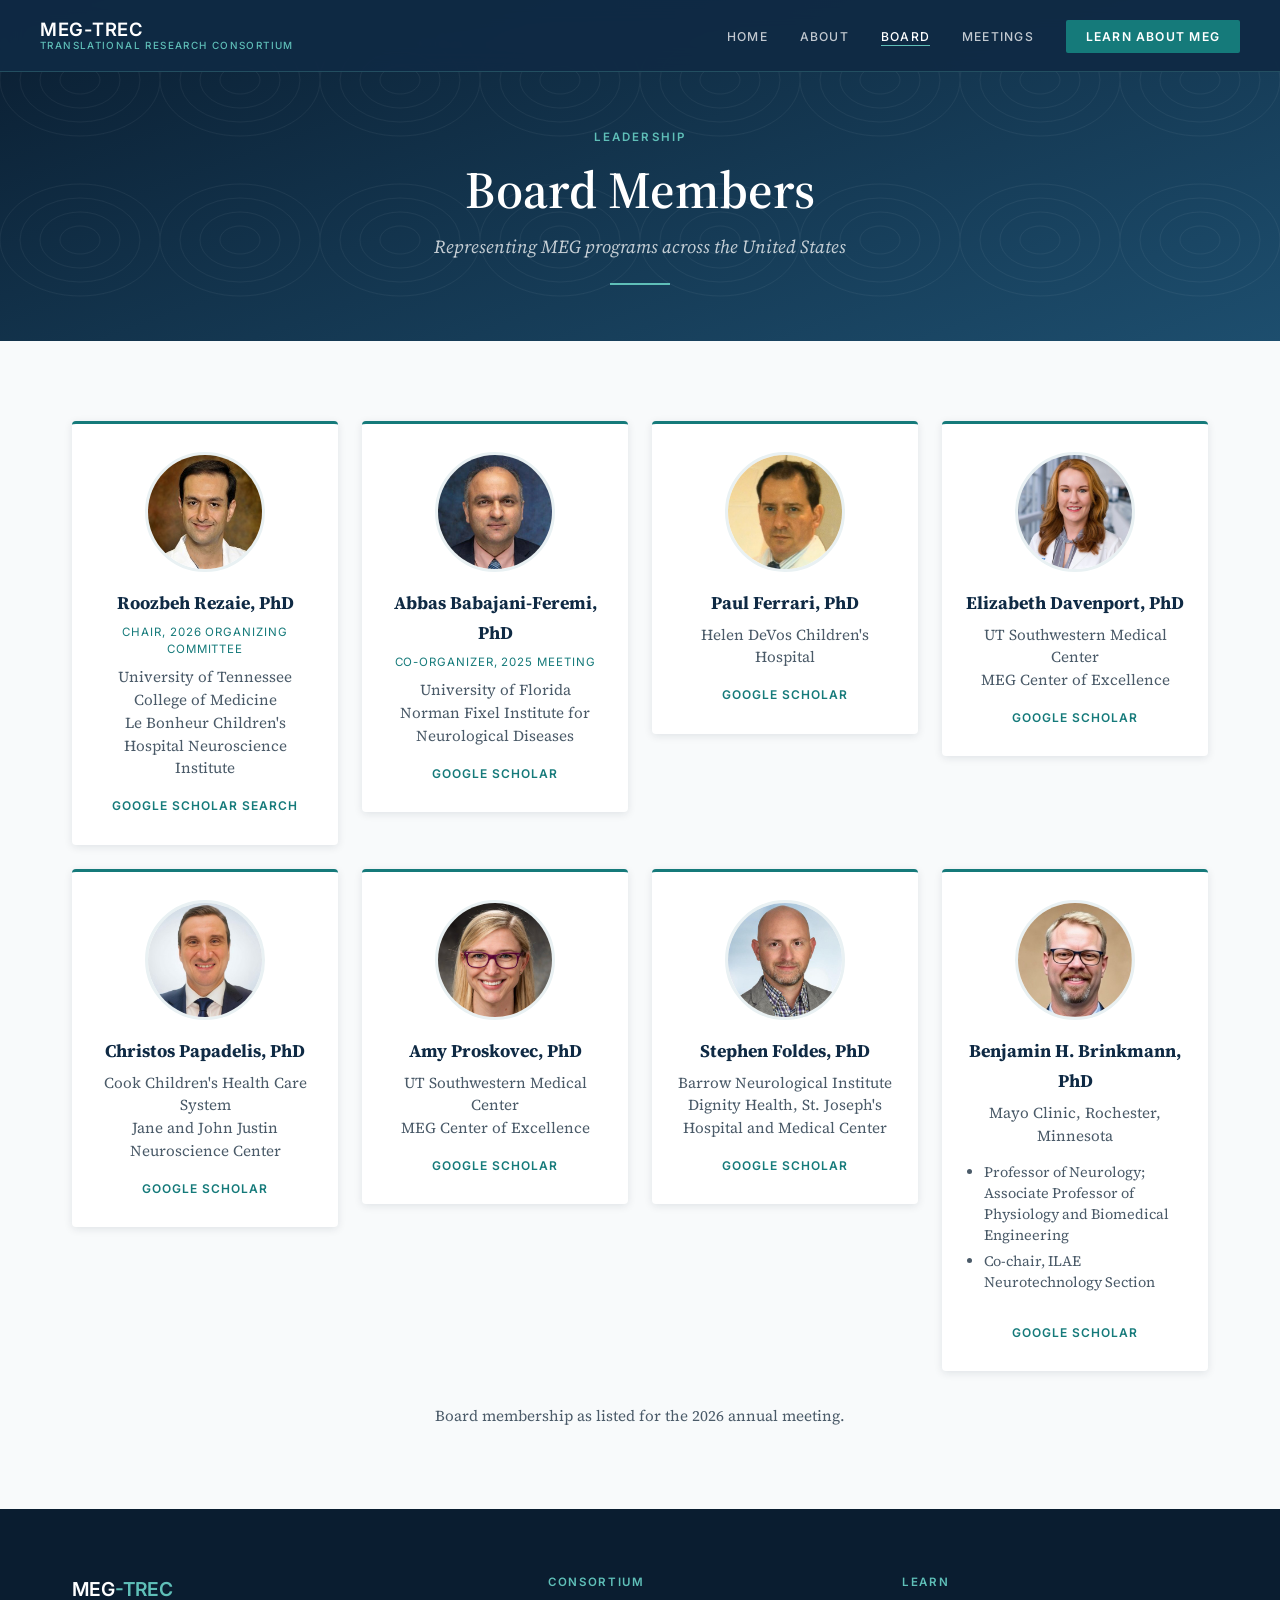
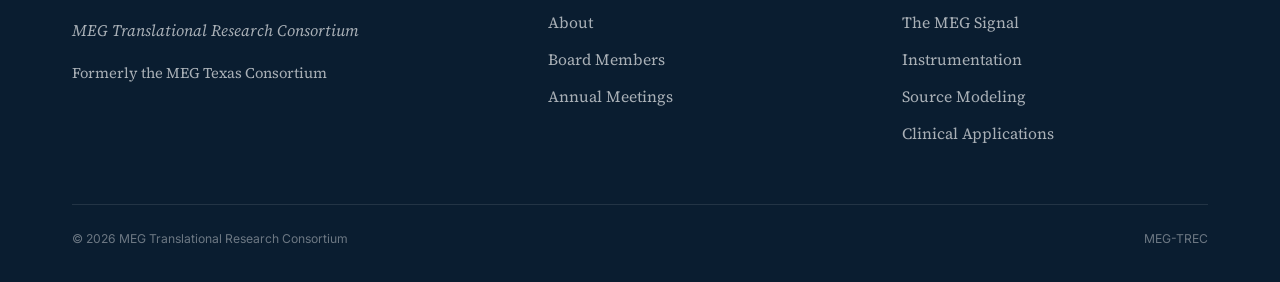
==== board.html @ 497e9b00 "Link Proskovec Google Scholar profile Co-Authored-By: Claude Opus 5.5 <noreply@anthropic.com> Claude" ====
<!DOCTYPE html>
<html lang="en">
<head>
  <meta charset="UTF-8" />
  <meta name="viewport" content="width=device-width, initial-scale=1.0" />
  <meta name="description" content="Board members of the MEG Translational Research Consortium." />
  <title>Board Members | MEG-TREC</title>
  <!-- Favicon: a small dipole contour mark drawn inline so no image file is needed -->
  <link rel="icon" href="data:image/svg+xml,%3Csvg xmlns='http://www.w3.org/2000/svg' viewBox='0 0 32 32'%3E%3Crect width='32' height='32' rx='6' fill='%230f2a44'/%3E%3Cg fill='none' stroke='%235fbfb8' stroke-width='2'%3E%3Cellipse cx='11' cy='16' rx='4' ry='6'/%3E%3Cellipse cx='21' cy='16' rx='4' ry='6'/%3E%3C/g%3E%3C/svg%3E" />
    <link rel="stylesheet" href="style.css" />
</head>
<body>

<!-- ─── NAVIGATION (same block on every page; update the "active" class) ──── -->
<nav class="site-nav" id="nav">
  <a href="index.html" class="nav-brand">MEG-TREC<span>Translational Research Consortium</span></a>
  <button class="nav-toggle" id="navToggle" aria-label="Menu" aria-expanded="false" aria-controls="navLinks">
    <span></span><span></span><span></span>
  </button>
  <ul class="nav-links" id="navLinks">
    <li><a href="index.html">Home</a></li>
    <li><a href="about.html">About</a></li>
    <li><a href="board.html" class="active" aria-current="page">Board</a></li>
    <li><a href="meetings.html">Meetings</a></li>
    <li><a href="meg.html" class="nav-cta">Learn About MEG</a></li>
  </ul>
</nav>

<!-- ─── PAGE HEADER ────────────────────────────────────────────────────────── -->
<header class="page-header">
  <span class="eyebrow">Leadership</span>
  <h1>Board Members</h1>
  <p>Representing MEG programs across the United States</p>
  <span class="header-rule"></span>
</header>

<!-- ─── BOARD GRID ─────────────────────────────────────────────────────────
     To add or update a member, copy one <article class="member"> block.
     Photos: save a square headshot (at least 300 x 300 px) as
     images/board/<lastname>.jpg using the file name in the img tag. If the
     file is missing, the img removes itself and the initials are shown.
     ─────────────────────────────────────────────────────────────────────── -->
<section class="section">
  <div class="container">
    <div class="board-grid">

      <article class="member fade-in">
        <img class="member-photo" src="images/board/rezaie.jpg" alt="Roozbeh Rezaie" loading="lazy" onerror="this.remove()" />
        <div class="member-initials" aria-hidden="true">RR</div>
        <h3>Roozbeh Rezaie, PhD</h3>
        <p class="member-role">Chair, 2026 Organizing Committee</p>
        <p>University of Tennessee College of Medicine<br>Le Bonheur Children's Hospital Neuroscience Institute</p>
        <a class="member-link" href="https://scholar.google.com/scholar?q=%22Roozbeh+Rezaie%22" target="_blank" rel="noopener">Google Scholar search</a>
      </article>
      <article class="member fade-in">
        <img class="member-photo" src="images/board/babajani-feremi.jpg" alt="Abbas Babajani-Feremi" loading="lazy" onerror="this.remove()" />
        <div class="member-initials" aria-hidden="true">AB</div>
        <h3>Abbas Babajani-Feremi, PhD</h3>
        <p class="member-role">Co-organizer, 2025 Meeting</p>
        <p>University of Florida<br>Norman Fixel Institute for Neurological Diseases</p>
        <a class="member-link" href="https://scholar.google.com/citations?user=H2uVVb0AAAAJ" target="_blank" rel="noopener">Google Scholar</a>
      </article>
      <article class="member fade-in">
        <img class="member-photo" src="images/board/ferrari.jpg" alt="Paul Ferrari" loading="lazy" onerror="this.remove()" />
        <div class="member-initials" aria-hidden="true">PF</div>
        <h3>Paul Ferrari, PhD</h3>
        <p>Helen DeVos Children's Hospital</p>
        <a class="member-link" href="https://scholar.google.com/citations?user=sflIkXQAAAAJ" target="_blank" rel="noopener">Google Scholar</a>
      </article>
      <article class="member fade-in">
        <img class="member-photo" src="images/board/davenport.jpg" alt="Elizabeth Davenport" loading="lazy" onerror="this.remove()" />
        <div class="member-initials" aria-hidden="true">ED</div>
        <h3>Elizabeth Davenport, PhD</h3>
        <p>UT Southwestern Medical Center<br>MEG Center of Excellence</p>
        <a class="member-link" href="https://scholar.google.com/citations?user=z9LLJX0AAAAJ" target="_blank" rel="noopener">Google Scholar</a>
      </article>
      <article class="member fade-in">
        <img class="member-photo" src="images/board/papadelis.jpg" alt="Christos Papadelis" loading="lazy" onerror="this.remove()" />
        <div class="member-initials" aria-hidden="true">CP</div>
        <h3>Christos Papadelis, PhD</h3>
        <p>Cook Children's Health Care System<br>Jane and John Justin Neuroscience Center</p>
        <a class="member-link" href="https://scholar.google.com/citations?user=ZVgaTBgAAAAJ" target="_blank" rel="noopener">Google Scholar</a>
      </article>
      <article class="member fade-in">
        <img class="member-photo" src="images/board/proskovec.jpg" alt="Amy Proskovec" loading="lazy" onerror="this.remove()" />
        <div class="member-initials" aria-hidden="true">AP</div>
        <h3>Amy Proskovec, PhD</h3>
        <p>UT Southwestern Medical Center<br>MEG Center of Excellence</p>
        <a class="member-link" href="https://scholar.google.com/citations?hl=en&amp;user=zTi-wZIAAAAJ" target="_blank" rel="noopener">Google Scholar</a>
      </article>
      <article class="member fade-in">
        <img class="member-photo" src="images/board/foldes.jpg" alt="Stephen Foldes" loading="lazy" onerror="this.remove()" />
        <div class="member-initials" aria-hidden="true">SF</div>
        <h3>Stephen Foldes, PhD</h3>
        <p>Barrow Neurological Institute<br>Dignity Health, St. Joseph's Hospital and Medical Center</p>
        <a class="member-link" href="https://scholar.google.com/citations?user=95n1gJcAAAAJ" target="_blank" rel="noopener">Google Scholar</a>
      </article>
      <article class="member fade-in">
        <img class="member-photo" src="images/board/brinkmann.jpg" alt="Benjamin H. Brinkmann" loading="lazy" onerror="this.remove()" />
        <div class="member-initials" aria-hidden="true">BB</div>
        <h3>Benjamin H. Brinkmann, PhD</h3>
        <p>Mayo Clinic, Rochester, Minnesota</p>
        <ul class="member-details">
          <li>Professor of Neurology; Associate Professor of Physiology and Biomedical Engineering</li>
          <li>Co-chair, ILAE Neurotechnology Section</li>
        </ul>
        <a class="member-link" href="https://scholar.google.com/citations?user=ax95gtwAAAAJ" target="_blank" rel="noopener">Google Scholar</a>
      </article>

    </div>
    <p class="text-center mt-4" style="font-size:.95rem;color:var(--slate)">Board membership as listed for the 2026 annual meeting.</p>
  </div>
</section>

<!-- ─── FOOTER (same block on every page) ──────────────────────────────────── -->
<footer class="site-footer">
  <div class="container">
    <div class="footer-grid">
      <div>
        <div class="footer-brand">MEG<span>-TREC</span></div>
        <p class="footer-tagline">MEG Translational Research Consortium</p>
        <p style="margin-top:1rem;font-size:.92rem">Formerly the MEG Texas Consortium</p>
      </div>
      <div class="footer-col">
        <h4>Consortium</h4>
        <ul>
          <li><a href="about.html">About</a></li>
          <li><a href="board.html">Board Members</a></li>
          <li><a href="meetings.html">Annual Meetings</a></li>
        </ul>
      </div>
      <div class="footer-col">
        <h4>Learn</h4>
        <ul>
          <li><a href="meg.html#signal">The MEG Signal</a></li>
          <li><a href="meg.html#instrumentation">Instrumentation</a></li>
          <li><a href="meg.html#source">Source Modeling</a></li>
          <li><a href="meg.html#clinical">Clinical Applications</a></li>
        </ul>
      </div>
    </div>
    <div class="footer-bottom">
      <span>&copy; 2026 MEG Translational Research Consortium</span>
      <span>MEG-TREC</span>
    </div>
  </div>
</footer>

<script src="site.js"></script>
</body>
</html>
---- style.css ----
/* ─── MEG-TREC — SHARED STYLESHEET ──────────────────────────────────────────────
   Structure adapted from the Northwoods Cabin site (same section order and
   class names where possible), recolored to a navy/teal scientific palette.
   Page-specific layouts that more than one page uses (hero, cards, split,
   sidebar layout) live here so every page stays consistent.
   To restyle the whole site, edit the tokens in :root first.
   ─────────────────────────────────────────────────────────────────────────── */

@import url('https://fonts.googleapis.com/css2?family=Source+Serif+4:ital,opsz,wght@0,8..60,400;0,8..60,600;0,8..60,700;1,8..60,400&family=Inter:wght@400;500;600&display=swap');

/* ─── TOKENS ─────────────────────────────────────────────────────────────────── */
:root {
  /* Dark tones (navigation, headers, dark bands) */
  --navy-deep:   #0a1d30;
  --navy:        #0f2a44;
  --ocean:       #1d4e6e;

  /* Accent tones. --teal is dark enough for text on light backgrounds;
     --teal-light is for accents on dark backgrounds only. */
  --teal:        #157a7a;
  --teal-light:  #5fbfb8;

  /* Light tones (page backgrounds, alternating sections) */
  --mist:        #e9f1f3;
  --ivory:       #f8fafb;
  --white:       #ffffff;

  /* Text */
  --ink:         #1c2733;
  --slate:       #4a5a68;
  --muted:       #7a8a96;
  --rule:        #d6e2e6;

  --ff-display:  'Source Serif 4', Georgia, serif;
  --ff-body:     'Source Serif 4', Georgia, serif;
  --ff-sans:     'Inter', system-ui, sans-serif;

  --nav-h:       72px;
  --max-w:       1200px;
  --r:           4px;

  --shadow-sm:   0 2px 8px rgba(10,29,48,.10);
  --shadow-md:   0 6px 24px rgba(10,29,48,.16);
  --shadow-lg:   0 16px 48px rgba(10,29,48,.22);
}

/* ─── RESET ──────────────────────────────────────────────────────────────────── */
*, *::before, *::after { box-sizing: border-box; margin: 0; padding: 0; }
html { scroll-behavior: smooth; -webkit-text-size-adjust: 100%; }
body {
  font-family: var(--ff-body);
  background: var(--ivory);
  color: var(--ink);
  font-size: 1.0625rem;
  line-height: 1.7;
  overflow-x: hidden;
}
img, svg { display: block; max-width: 100%; }
a { color: inherit; text-decoration: none; }
ul { list-style: none; }

/* Links inside running text are underlined so they are recognizable */
.prose a:not(.btn), p a:not(.btn) {
  color: var(--teal);
  text-decoration: underline;
  text-underline-offset: 3px;
}
.prose p + p { margin-top: 1rem; }
.prose ul.bullets { list-style: disc; padding-left: 1.4rem; margin: 1rem 0; }
.prose ul.bullets li { margin-bottom: .4rem; }

/* ─── NAVIGATION ─────────────────────────────────────────────────────────────── */
.site-nav {
  position: fixed;
  top: 0; left: 0; right: 0;
  z-index: 100;
  height: var(--nav-h);
  display: flex;
  align-items: center;
  justify-content: space-between;
  padding: 0 2.5rem;
  background: rgba(15, 42, 68, 0.94);
  backdrop-filter: blur(12px);
  -webkit-backdrop-filter: blur(12px);
  border-bottom: 1px solid rgba(95, 191, 184, 0.25);
  transition: background .3s;
}
.site-nav.scrolled { background: rgba(10, 29, 48, 0.98); }
.nav-brand {
  font-family: var(--ff-sans);
  font-size: 1.15rem;
  font-weight: 600;
  color: var(--white);
  letter-spacing: .04em;
  line-height: 1.15;
}
.nav-brand span {
  display: block;
  color: var(--teal-light);
  font-size: .62rem;
  font-weight: 500;
  letter-spacing: .14em;
  text-transform: uppercase;
}
.nav-links {
  display: flex;
  gap: 2rem;
  align-items: center;
}
.nav-links a {
  font-family: var(--ff-sans);
  font-size: .76rem;
  font-weight: 500;
  letter-spacing: .1em;
  text-transform: uppercase;
  color: rgba(255,255,255,.75);
  transition: color .2s;
  position: relative;
  padding-bottom: 2px;
}
.nav-links a::after {
  content: '';
  position: absolute;
  bottom: 0; left: 0;
  width: 0; height: 1px;
  background: var(--teal-light);
  transition: width .25s;
}
.nav-links a:hover,
.nav-links a.active { color: var(--white); }
.nav-links a:hover::after,
.nav-links a.active::after { width: 100%; }
.nav-cta {
  background: var(--teal) !important;
  color: var(--white) !important;
  padding: .55rem 1.25rem !important;
  border-radius: 2px !important;
  font-weight: 600 !important;
  transition: background .2s, transform .15s !important;
}
.nav-cta:hover { background: #1a9090 !important; transform: translateY(-1px); }
.nav-cta::after { display: none !important; }

/* Hamburger button (mobile only) */
.nav-toggle { display: none; background: none; border: none; cursor: pointer; padding: 4px; }
.nav-toggle span {
  display: block; width: 24px; height: 2px;
  background: var(--white); margin: 5px 0;
  transition: transform .3s, opacity .3s;
}
.nav-toggle.open span:nth-child(1) { transform: translateY(7px) rotate(45deg); }
.nav-toggle.open span:nth-child(2) { opacity: 0; }
.nav-toggle.open span:nth-child(3) { transform: translateY(-7px) rotate(-45deg); }

/* ─── PAGE HEADER (inner pages) ─────────────────────────────────────────────── */
.page-header {
  padding: calc(var(--nav-h) + 3.5rem) 2rem 3.5rem;
  background: linear-gradient(160deg, var(--navy-deep) 0%, var(--ocean) 100%);
  text-align: center;
  position: relative;
  overflow: hidden;
}
/* Faint contour pattern, suggestive of a magnetic field map */
.page-header::before {
  content: '';
  position: absolute;
  inset: 0;
  background: url("data:image/svg+xml,%3Csvg width='160' height='160' viewBox='0 0 160 160' xmlns='http://www.w3.org/2000/svg'%3E%3Cg fill='none' stroke='%23ffffff' stroke-opacity='0.05'%3E%3Cellipse cx='80' cy='80' rx='20' ry='14'/%3E%3Cellipse cx='80' cy='80' rx='40' ry='28'/%3E%3Cellipse cx='80' cy='80' rx='60' ry='42'/%3E%3Cellipse cx='80' cy='80' rx='80' ry='56'/%3E%3C/g%3E%3C/svg%3E");
}
.page-header .eyebrow { color: var(--teal-light); position: relative; }
.page-header h1 {
  font-family: var(--ff-display);
  font-size: clamp(2rem, 5vw, 3.25rem);
  font-weight: 600;
  color: var(--white);
  position: relative;
  line-height: 1.15;
}
.page-header p {
  font-style: italic;
  font-size: 1.15rem;
  color: rgba(255,255,255,.75);
  margin-top: .75rem;
  position: relative;
}
.header-rule {
  display: block;
  width: 60px; height: 2px;
  background: var(--teal-light);
  margin: 1.25rem auto 0;
  position: relative;
}

/* ─── CONTAINERS ─────────────────────────────────────────────────────────────── */
.container { max-width: var(--max-w); margin: 0 auto; padding: 0 2rem; }
.container-narrow { max-width: 820px; margin: 0 auto; padding: 0 2rem; }
.section { padding: 5rem 0; }
.section-alt { background: var(--mist); }

/* ─── SECTION LABELS ─────────────────────────────────────────────────────────── */
.eyebrow {
  font-family: var(--ff-sans);
  font-size: .72rem;
  font-weight: 600;
  letter-spacing: .18em;
  text-transform: uppercase;
  color: var(--teal);
  display: block;
  margin-bottom: .75rem;
}
.section-title {
  font-family: var(--ff-display);
  font-size: clamp(1.75rem, 4vw, 2.5rem);
  font-weight: 600;
  color: var(--navy);
  line-height: 1.2;
  margin-bottom: .5rem;
}
.section-sub {
  font-style: italic;
  color: var(--slate);
  font-size: 1.1rem;
  margin-bottom: 2.5rem;
}
.divider {
  width: 50px; height: 2px;
  background: var(--teal);
  margin: 1rem 0 2rem;
}
.divider-center { margin: 1rem auto 2rem; }

/* ─── BUTTONS ────────────────────────────────────────────────────────────────── */
.btn {
  display: inline-block;
  font-family: var(--ff-sans);
  font-weight: 600;
  font-size: .78rem;
  letter-spacing: .1em;
  text-transform: uppercase;
  padding: .85rem 2rem;
  border-radius: 2px;
  transition: all .2s;
  cursor: pointer;
}
.btn-primary { background: var(--teal); color: var(--white); }
.btn-primary:hover { background: #1a9090; transform: translateY(-2px); box-shadow: var(--shadow-md); }
.btn-outline { border: 1.5px solid var(--teal-light); color: var(--teal-light); }
.btn-outline:hover { background: var(--teal-light); color: var(--navy-deep); transform: translateY(-2px); }
.btn-navy { background: var(--navy); color: var(--white); }
.btn-navy:hover { background: var(--ocean); transform: translateY(-2px); box-shadow: var(--shadow-md); }

/* ─── HIGHLIGHT CARDS (three column feature row) ────────────────────────────── */
.highlights-grid {
  display: grid;
  grid-template-columns: repeat(3, 1fr);
  gap: 1.5rem;
}
.highlight-card {
  background: var(--white);
  border-top: 3px solid var(--teal);
  padding: 2rem 1.75rem;
  border-radius: var(--r);
  box-shadow: var(--shadow-sm);
  transition: transform .25s, box-shadow .25s;
}
.highlight-card:hover { transform: translateY(-4px); box-shadow: var(--shadow-md); }
.highlight-icon { width: 40px; height: 40px; margin-bottom: 1rem; color: var(--teal); }
.highlight-card h3 {
  font-family: var(--ff-display);
  font-size: 1.2rem;
  color: var(--navy);
  margin-bottom: .5rem;
}
.highlight-card p { font-size: 1rem; color: var(--slate); line-height: 1.6; }

/* ─── SPLIT (text beside a figure) ──────────────────────────────────────────── */
.split {
  display: grid;
  grid-template-columns: 1fr 1fr;
  gap: 4rem;
  align-items: center;
}
.split-decorator { width: 60px; height: 3px; background: var(--teal); margin-bottom: 1.5rem; }
.split-figure {
  background: var(--navy);
  border-radius: var(--r);
  box-shadow: var(--shadow-lg);
  padding: 2rem;
  color: var(--teal-light);
}
.split-figure figcaption {
  font-family: var(--ff-sans);
  font-size: .72rem;
  letter-spacing: .08em;
  color: rgba(255,255,255,.6);
  margin-top: 1rem;
  text-align: center;
}

/* Photo slot: shows the photo when the image file exists; otherwise the
   img onerror handler adds .no-photo and the SVG drawing is shown instead. */
.photo-slot img {
  width: 100%;
  height: 420px;
  object-fit: cover;
  border-radius: 2px;
}
.photo-slot .photo-fallback,
.photo-slot .fallback-caption { display: none; }
.photo-slot.no-photo img,
.photo-slot.no-photo .photo-caption { display: none; }
.photo-slot.no-photo .photo-fallback { display: block; }
.photo-slot.no-photo .fallback-caption { display: inline; }

/* Rendered 3D dipole map (dark background already matches --navy) */
.dipole-figure { padding: 1.25rem; }
.dipole-figure img { width: 100%; height: auto; }

/* ─── DARK BAND (focus areas, call to action) ───────────────────────────────── */
.dark-section {
  background: var(--navy);
  color: var(--white);
  position: relative;
  overflow: hidden;
}
.dark-section .section-title { color: var(--white); }
.dark-section .section-sub { color: rgba(255,255,255,.7); }
.dark-section .eyebrow { color: var(--teal-light); }
.dark-section .divider { background: var(--teal-light); }
.tile-grid {
  display: grid;
  grid-template-columns: repeat(3, 1fr);
  gap: 1.25rem;
}
.tile {
  background: rgba(255,255,255,.05);
  border: 1px solid rgba(255,255,255,.1);
  border-radius: var(--r);
  padding: 1.5rem;
  transition: background .2s;
}
.tile:hover { background: rgba(255,255,255,.09); }
.tile h3 {
  font-family: var(--ff-sans);
  font-size: .95rem;
  font-weight: 600;
  color: var(--teal-light);
  margin-bottom: .4rem;
}
.tile p { font-size: .98rem; color: rgba(255,255,255,.78); line-height: 1.6; }

.cta-band {
  background: var(--ocean);
  color: var(--white);
  padding: 3.5rem 0;
  text-align: center;
}
.cta-band h2 {
  font-family: var(--ff-display);
  font-size: clamp(1.5rem, 3.5vw, 2.1rem);
  font-weight: 600;
  margin-bottom: .75rem;
}
.cta-band p {
  font-style: italic;
  color: rgba(255,255,255,.78);
  font-size: 1.08rem;
  max-width: 620px;
  margin: 0 auto 1.5rem;
}

/* ─── SIDEBAR LAYOUT (long pages with an in-page table of contents) ──────────── */
.sidebar-layout {
  display: grid;
  grid-template-columns: 230px 1fr;
  gap: 4rem;
  align-items: start;
}
.sidebar {
  position: sticky;
  top: calc(var(--nav-h) + 2rem);
}
.sidebar h3 {
  font-family: var(--ff-sans);
  font-size: .72rem;
  font-weight: 600;
  letter-spacing: .16em;
  text-transform: uppercase;
  color: var(--teal);
  margin-bottom: 1rem;
}
.sidebar-nav { display: flex; flex-direction: column; gap: .2rem; }
.sidebar-nav a {
  font-family: var(--ff-sans);
  font-size: .84rem;
  color: var(--slate);
  padding: .4rem .75rem;
  border-left: 2px solid transparent;
  transition: all .2s;
}
.sidebar-nav a:hover,
.sidebar-nav a.active {
  color: var(--navy);
  border-color: var(--teal);
  background: rgba(21,122,122,.07);
}
.content-group { margin-bottom: 3.5rem; scroll-margin-top: calc(var(--nav-h) + 1.5rem); }
.content-group-title {
  font-family: var(--ff-display);
  font-size: 1.6rem;
  font-weight: 600;
  color: var(--navy);
  margin-bottom: 1.25rem;
  padding-bottom: .6rem;
  border-bottom: 2px solid var(--rule);
}
.content-group h3 {
  font-family: var(--ff-sans);
  font-size: 1rem;
  font-weight: 600;
  color: var(--navy);
  margin: 1.75rem 0 .5rem;
}

/* Figures and callouts used on the education page */
.figure {
  background: var(--white);
  border: 1px solid var(--rule);
  border-radius: var(--r);
  padding: 1.5rem;
  margin: 1.75rem 0;
  box-shadow: var(--shadow-sm);
}
.figure figcaption {
  font-family: var(--ff-sans);
  font-size: .8rem;
  color: var(--slate);
  line-height: 1.5;
  margin-top: 1rem;
}
.callout {
  background: var(--mist);
  border-left: 3px solid var(--teal);
  padding: 1.1rem 1.4rem;
  margin: 1.5rem 0;
  border-radius: 0 var(--r) var(--r) 0;
  font-size: 1rem;
}
.callout strong { font-family: var(--ff-sans); font-size: .85rem; color: var(--navy); }

/* Simple data table */
.data-table {
  width: 100%;
  border-collapse: collapse;
  font-size: .95rem;
  margin: 1.5rem 0;
  background: var(--white);
}
.data-table th, .data-table td {
  text-align: left;
  padding: .7rem .9rem;
  border-bottom: 1px solid var(--rule);
  vertical-align: top;
}
.data-table th {
  font-family: var(--ff-sans);
  font-size: .75rem;
  letter-spacing: .08em;
  text-transform: uppercase;
  color: var(--white);
  background: var(--navy);
}
.table-wrap { overflow-x: auto; }

/* Numbered reference list */
.refs { list-style: decimal; padding-left: 1.4rem; font-size: .95rem; }
.refs li { margin-bottom: .6rem; }
sup { line-height: 0; }
sup.ref a { text-decoration: none; font-family: var(--ff-sans); font-size: .7rem; }

/* ─── BOARD MEMBER CARDS (board.html) ───────────────────────────────────────── */
.board-grid {
  display: grid;
  grid-template-columns: repeat(auto-fill, minmax(250px, 1fr));
  gap: 1.5rem;
  align-items: start;      /* a longer card does not stretch its whole row */
}
.member {
  background: var(--white);
  border-top: 3px solid var(--teal);
  border-radius: var(--r);
  box-shadow: var(--shadow-sm);
  padding: 1.75rem 1.5rem;
  text-align: center;
}
.member-initials {
  width: 120px; height: 120px;
  margin: 0 auto 1rem;
  border-radius: 50%;
  background: var(--navy);
  color: var(--teal-light);
  font-family: var(--ff-sans);
  font-weight: 600;
  font-size: 1.8rem;
  letter-spacing: .06em;
  display: flex;
  align-items: center;
  justify-content: center;
}
/* Headshot: when present, it hides the initials placed right after it */
.member-photo {
  width: 120px; height: 120px;
  margin: 0 auto 1rem;
  border-radius: 50%;
  object-fit: cover;
  border: 3px solid var(--mist);
}
.member-photo + .member-initials { display: none; }
.member { display: flex; flex-direction: column; }
.member-link {
  margin-top: 1rem;
  font-family: var(--ff-sans);
  font-size: .75rem;
  font-weight: 600;
  letter-spacing: .08em;
  text-transform: uppercase;
  color: var(--teal);
}
.member-link:hover { color: var(--navy); text-decoration: underline; text-underline-offset: 3px; }
.member-details {
  text-align: left;
  list-style: disc;
  padding-left: 1.1rem;
  margin: .9rem 0 .5rem;
  font-size: .9rem;
  color: var(--slate);
  line-height: 1.45;
}
.member-details li { margin-bottom: .35rem; }
.member .member-bio { text-align: left; font-size: .9rem; margin-top: .5rem; }
.member h3 { font-family: var(--ff-display); font-size: 1.12rem; color: var(--navy); margin-bottom: .35rem; }
.member p { font-size: .95rem; color: var(--slate); line-height: 1.5; }
.member .member-role {
  font-family: var(--ff-sans);
  font-size: .72rem;
  letter-spacing: .08em;
  text-transform: uppercase;
  color: var(--teal);
  margin-bottom: .5rem;
}

/* ─── MEETING LIST (meetings.html) ──────────────────────────────────────────── */
.meeting {
  display: grid;
  grid-template-columns: 110px 1fr;
  gap: 2rem;
  padding: 2.5rem 0;
  border-bottom: 1px solid var(--rule);
  scroll-margin-top: calc(var(--nav-h) + 1rem);
}
.meeting:last-child { border-bottom: none; }
.meeting-year {
  font-family: var(--ff-display);
  font-size: 2.4rem;
  font-weight: 700;
  color: var(--teal);
  line-height: 1;
}
.meeting h3 { font-family: var(--ff-display); font-size: 1.45rem; color: var(--navy); margin-bottom: .25rem; }
.meeting-meta {
  font-family: var(--ff-sans);
  font-size: .85rem;
  font-weight: 500;
  color: var(--teal);
  margin-bottom: 1rem;
}
.meeting-source { font-size: .85rem; color: var(--muted); }
@media (max-width: 680px) {
  .meeting { grid-template-columns: 1fr; gap: .75rem; }
}

/* ─── FOOTER ─────────────────────────────────────────────────────────────────── */
.site-footer {
  background: var(--navy-deep);
  color: rgba(255,255,255,.65);
  padding: 4rem 0 2rem;
}
.footer-grid {
  display: grid;
  grid-template-columns: 1.4fr 1fr 1fr;
  gap: 3rem;
  margin-bottom: 3rem;
}
.footer-brand {
  font-family: var(--ff-sans);
  font-weight: 600;
  font-size: 1.2rem;
  color: var(--white);
  margin-bottom: .75rem;
}
.footer-brand span { color: var(--teal-light); }
.footer-tagline { font-style: italic; font-size: 1rem; }
.footer-col h4 {
  font-family: var(--ff-sans);
  font-size: .72rem;
  font-weight: 600;
  letter-spacing: .14em;
  text-transform: uppercase;
  color: var(--teal-light);
  margin-bottom: 1rem;
}
.footer-col ul li { margin-bottom: .5rem; }
.footer-col a { color: rgba(255,255,255,.65); transition: color .2s; font-size: .98rem; }
.footer-col a:hover { color: var(--white); }
.footer-bottom {
  border-top: 1px solid rgba(255,255,255,.1);
  padding-top: 1.5rem;
  display: flex;
  justify-content: space-between;
  align-items: center;
  font-family: var(--ff-sans);
  font-size: .76rem;
  color: rgba(255,255,255,.4);
}

/* ─── UTILITIES ──────────────────────────────────────────────────────────────── */
.text-center { text-align: center; }
.mt-2 { margin-top: 1rem; }
.mt-4 { margin-top: 2rem; }
.mb-4 { margin-bottom: 2rem; }

/* ─── FADE-IN ANIMATION (activated by site.js) ───────────────────────────────── */
.fade-in {
  opacity: 0;
  transform: translateY(22px);
  transition: opacity .7s ease, transform .7s ease;
}
.fade-in.visible { opacity: 1; transform: translateY(0); }
/* Respect users who have asked their system to reduce motion */
@media (prefers-reduced-motion: reduce) {
  .fade-in { opacity: 1; transform: none; transition: none; }
  html { scroll-behavior: auto; }
}

/* ─── RESPONSIVE ─────────────────────────────────────────────────────────────── */
@media (max-width: 960px) {
  .footer-grid { grid-template-columns: 1fr 1fr; }
  .footer-grid > :first-child { grid-column: 1/-1; }
  .tile-grid { grid-template-columns: 1fr 1fr; }
  .sidebar-layout { grid-template-columns: 1fr; gap: 2rem; }
  .sidebar { position: static; }
  .sidebar-nav { flex-direction: row; flex-wrap: wrap; }
}
@media (max-width: 820px) {
  .split { grid-template-columns: 1fr; gap: 2.5rem; }
  .highlights-grid { grid-template-columns: 1fr; }
}
@media (max-width: 680px) {
  :root { --nav-h: 60px; }
  .site-nav { padding: 0 1.25rem; }
  .nav-links {
    display: none; flex-direction: column; gap: 0;
    position: fixed; top: var(--nav-h); left: 0; right: 0;
    background: var(--navy); padding: 1.5rem;
    border-bottom: 2px solid var(--teal-light);
  }
  .nav-links.open { display: flex; }
  .nav-links li { width: 100%; }
  .nav-links a { display: block; padding: .75rem 0; border-bottom: 1px solid rgba(255,255,255,.08); width: 100%; }
  .nav-cta { background: none !important; padding: .75rem 0 !important; }
  .nav-toggle { display: block; }
  .tile-grid { grid-template-columns: 1fr; }
  .footer-grid { grid-template-columns: 1fr; }
  .footer-bottom { flex-direction: column; gap: .5rem; text-align: center; }
  .container, .container-narrow { padding: 0 1rem; }
  .section { padding: 3.5rem 0; }
}
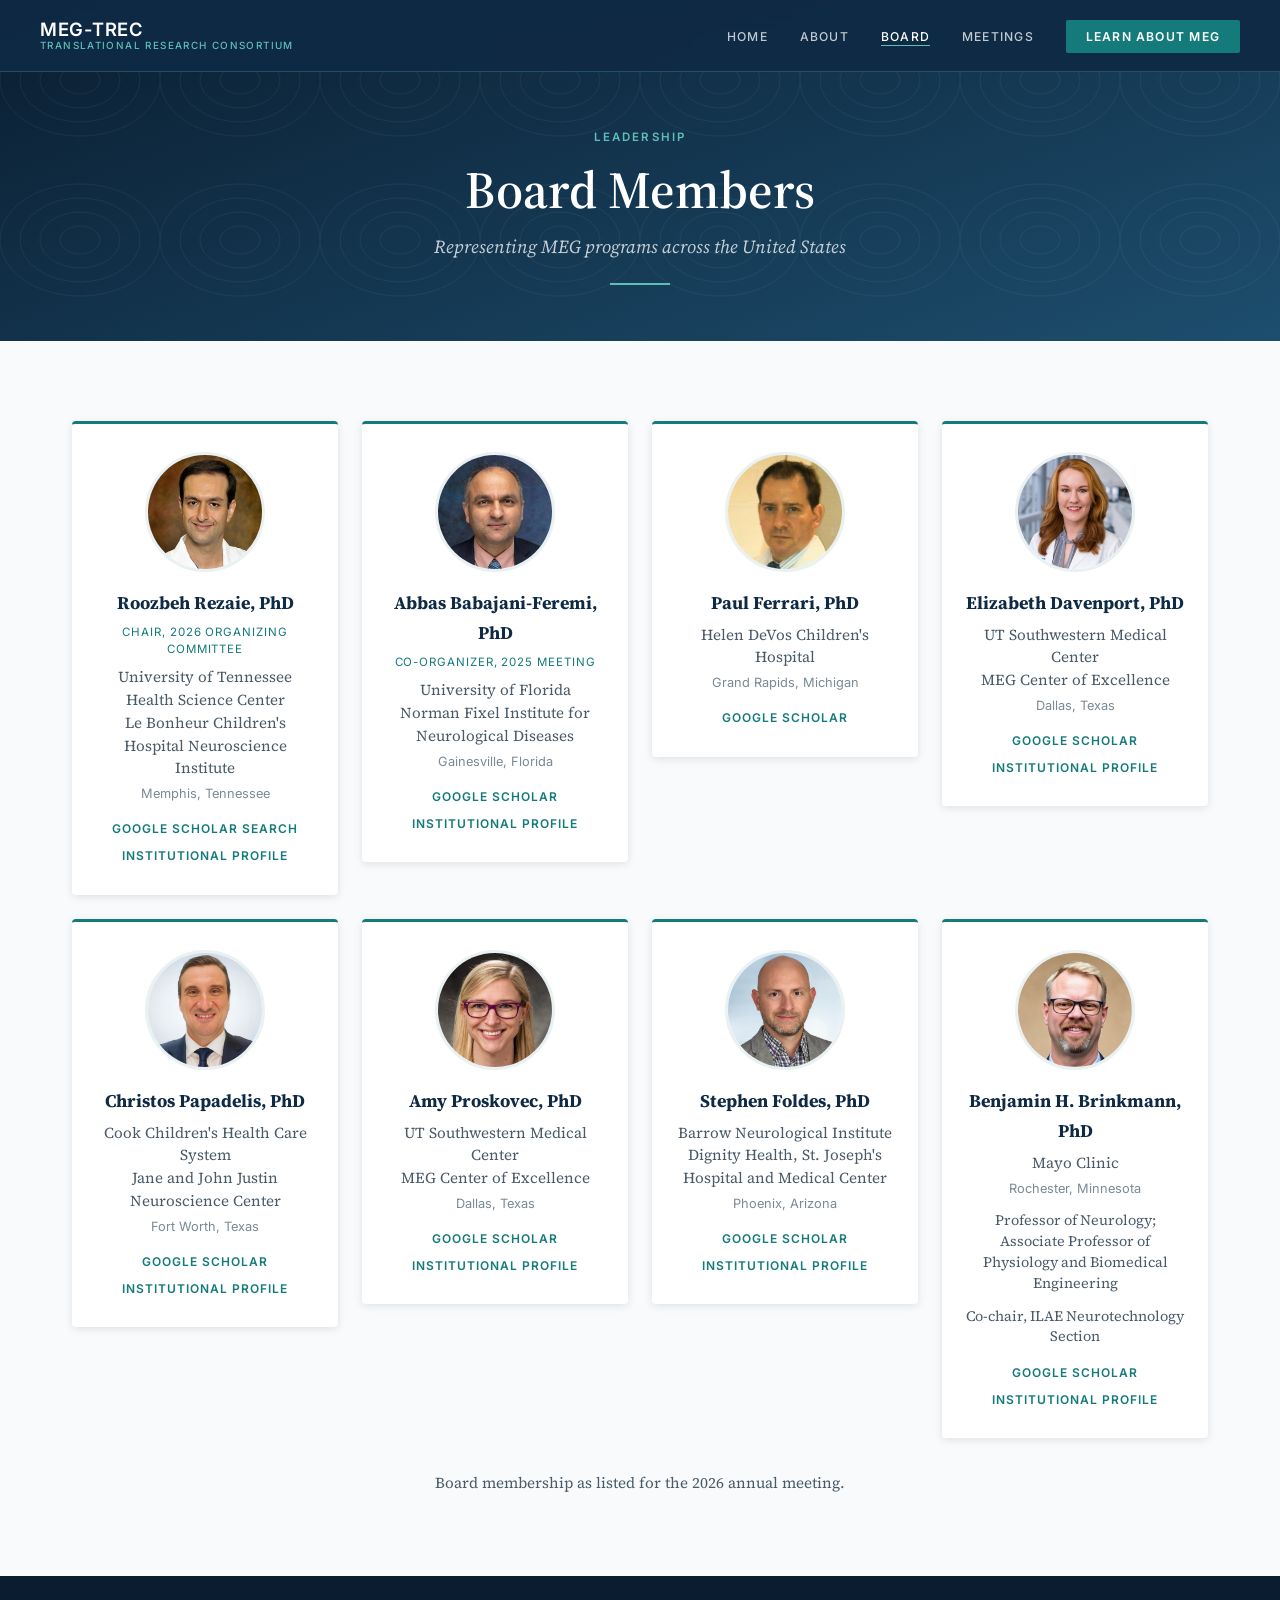
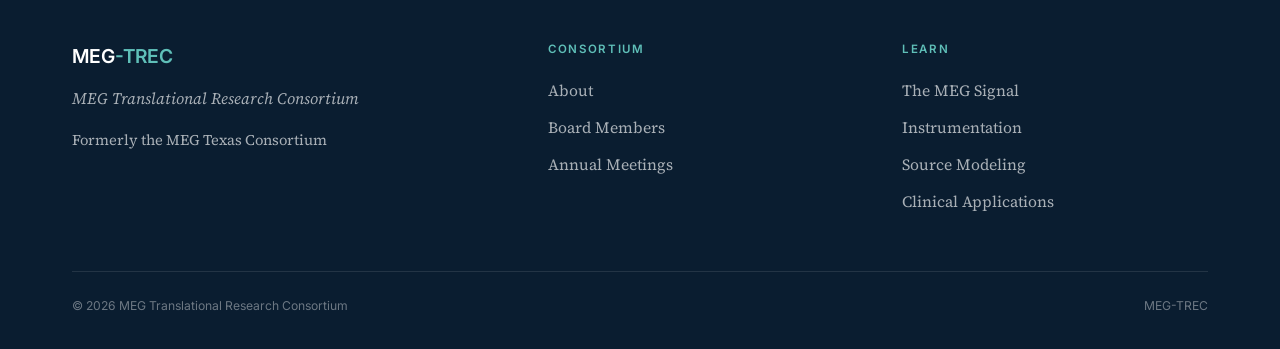
==== commit 525d1208: "Board: add city and state, institutional profile links; simplify Brinkmann entry Co-Authored-By: Cla" ====
--- a/board.html
+++ b/board.html
@@ -49,8 +49,12 @@
         <div class="member-initials" aria-hidden="true">RR</div>
         <h3>Roozbeh Rezaie, PhD</h3>
         <p class="member-role">Chair, 2026 Organizing Committee</p>
-        <p>University of Tennessee College of Medicine<br>Le Bonheur Children's Hospital Neuroscience Institute</p>
-        <a class="member-link" href="https://scholar.google.com/scholar?q=%22Roozbeh+Rezaie%22" target="_blank" rel="noopener">Google Scholar search</a>
+        <p>University of Tennessee Health Science Center<br>Le Bonheur Children's Hospital Neuroscience Institute</p>
+        <p class="member-location">Memphis, Tennessee</p>
+        <div class="member-links">
+          <a class="member-link" href="https://scholar.google.com/scholar?q=%22Roozbeh+Rezaie%22" target="_blank" rel="noopener">Google Scholar search</a>
+          <a class="member-link" href="https://www.lebonheur.org/doctors/roozbeh-rezaie" target="_blank" rel="noopener">Institutional Profile</a>
+        </div>
       </article>
       <article class="member fade-in">
         <img class="member-photo" src="images/board/babajani-feremi.jpg" alt="Abbas Babajani-Feremi" loading="lazy" onerror="this.remove()" />
@@ -58,53 +62,78 @@
         <h3>Abbas Babajani-Feremi, PhD</h3>
         <p class="member-role">Co-organizer, 2025 Meeting</p>
         <p>University of Florida<br>Norman Fixel Institute for Neurological Diseases</p>
-        <a class="member-link" href="https://scholar.google.com/citations?user=H2uVVb0AAAAJ" target="_blank" rel="noopener">Google Scholar</a>
+        <p class="member-location">Gainesville, Florida</p>
+        <div class="member-links">
+          <a class="member-link" href="https://scholar.google.com/citations?user=H2uVVb0AAAAJ" target="_blank" rel="noopener">Google Scholar</a>
+          <a class="member-link" href="https://neurology.ufl.edu/profile/babajani-abbas/" target="_blank" rel="noopener">Institutional Profile</a>
+        </div>
       </article>
       <article class="member fade-in">
         <img class="member-photo" src="images/board/ferrari.jpg" alt="Paul Ferrari" loading="lazy" onerror="this.remove()" />
         <div class="member-initials" aria-hidden="true">PF</div>
         <h3>Paul Ferrari, PhD</h3>
         <p>Helen DeVos Children's Hospital</p>
-        <a class="member-link" href="https://scholar.google.com/citations?user=sflIkXQAAAAJ" target="_blank" rel="noopener">Google Scholar</a>
+        <p class="member-location">Grand Rapids, Michigan</p>
+        <div class="member-links">
+          <a class="member-link" href="https://scholar.google.com/citations?user=sflIkXQAAAAJ" target="_blank" rel="noopener">Google Scholar</a>
+        </div>
       </article>
       <article class="member fade-in">
         <img class="member-photo" src="images/board/davenport.jpg" alt="Elizabeth Davenport" loading="lazy" onerror="this.remove()" />
         <div class="member-initials" aria-hidden="true">ED</div>
         <h3>Elizabeth Davenport, PhD</h3>
         <p>UT Southwestern Medical Center<br>MEG Center of Excellence</p>
-        <a class="member-link" href="https://scholar.google.com/citations?user=z9LLJX0AAAAJ" target="_blank" rel="noopener">Google Scholar</a>
+        <p class="member-location">Dallas, Texas</p>
+        <div class="member-links">
+          <a class="member-link" href="https://scholar.google.com/citations?user=z9LLJX0AAAAJ" target="_blank" rel="noopener">Google Scholar</a>
+          <a class="member-link" href="https://profiles.utsouthwestern.edu/profile/167588/elizabeth-davenport.html" target="_blank" rel="noopener">Institutional Profile</a>
+        </div>
       </article>
       <article class="member fade-in">
         <img class="member-photo" src="images/board/papadelis.jpg" alt="Christos Papadelis" loading="lazy" onerror="this.remove()" />
         <div class="member-initials" aria-hidden="true">CP</div>
         <h3>Christos Papadelis, PhD</h3>
         <p>Cook Children's Health Care System<br>Jane and John Justin Neuroscience Center</p>
-        <a class="member-link" href="https://scholar.google.com/citations?user=ZVgaTBgAAAAJ" target="_blank" rel="noopener">Google Scholar</a>
+        <p class="member-location">Fort Worth, Texas</p>
+        <div class="member-links">
+          <a class="member-link" href="https://scholar.google.com/citations?user=ZVgaTBgAAAAJ" target="_blank" rel="noopener">Google Scholar</a>
+          <a class="member-link" href="https://www.cookchildrens.org/services/neurosciences-research/team/" target="_blank" rel="noopener">Institutional Profile</a>
+        </div>
       </article>
       <article class="member fade-in">
         <img class="member-photo" src="images/board/proskovec.jpg" alt="Amy Proskovec" loading="lazy" onerror="this.remove()" />
         <div class="member-initials" aria-hidden="true">AP</div>
         <h3>Amy Proskovec, PhD</h3>
         <p>UT Southwestern Medical Center<br>MEG Center of Excellence</p>
-        <a class="member-link" href="https://scholar.google.com/citations?hl=en&amp;user=zTi-wZIAAAAJ" target="_blank" rel="noopener">Google Scholar</a>
+        <p class="member-location">Dallas, Texas</p>
+        <div class="member-links">
+          <a class="member-link" href="https://scholar.google.com/citations?hl=en&amp;user=zTi-wZIAAAAJ" target="_blank" rel="noopener">Google Scholar</a>
+          <a class="member-link" href="https://profiles.utsouthwestern.edu/profile/191855/amy-proskovec.html" target="_blank" rel="noopener">Institutional Profile</a>
+        </div>
       </article>
       <article class="member fade-in">
         <img class="member-photo" src="images/board/foldes.jpg" alt="Stephen Foldes" loading="lazy" onerror="this.remove()" />
         <div class="member-initials" aria-hidden="true">SF</div>
         <h3>Stephen Foldes, PhD</h3>
         <p>Barrow Neurological Institute<br>Dignity Health, St. Joseph's Hospital and Medical Center</p>
-        <a class="member-link" href="https://scholar.google.com/citations?user=95n1gJcAAAAJ" target="_blank" rel="noopener">Google Scholar</a>
+        <p class="member-location">Phoenix, Arizona</p>
+        <div class="member-links">
+          <a class="member-link" href="https://scholar.google.com/citations?user=95n1gJcAAAAJ" target="_blank" rel="noopener">Google Scholar</a>
+          <a class="member-link" href="https://www.barrowneuro.org/person/stephen-t-foldes-phd/" target="_blank" rel="noopener">Institutional Profile</a>
+        </div>
       </article>
       <article class="member fade-in">
         <img class="member-photo" src="images/board/brinkmann.jpg" alt="Benjamin H. Brinkmann" loading="lazy" onerror="this.remove()" />
         <div class="member-initials" aria-hidden="true">BB</div>
         <h3>Benjamin H. Brinkmann, PhD</h3>
-        <p>Mayo Clinic, Rochester, Minnesota</p>
-        <ul class="member-details">
-          <li>Professor of Neurology; Associate Professor of Physiology and Biomedical Engineering</li>
-          <li>Co-chair, ILAE Neurotechnology Section</li>
-        </ul>
-        <a class="member-link" href="https://scholar.google.com/citations?user=ax95gtwAAAAJ" target="_blank" rel="noopener">Google Scholar</a>
+        <p>Mayo Clinic</p>
+        <p class="member-location">Rochester, Minnesota</p>
+        <p class="member-titles">Professor of Neurology; Associate Professor of Physiology and Biomedical Engineering</p>
+        <p class="member-titles">Co-chair, ILAE Neurotechnology Section</p>
+        <div class="member-links">
+          <a class="member-link" href="https://scholar.google.com/citations?user=ax95gtwAAAAJ" target="_blank" rel="noopener">Google Scholar</a>
+          <a class="member-link" href="https://www.mayo.edu/research/faculty/brinkmann-benjamin-h-ph-d/bio-20482796" target="_blank" rel="noopener">Institutional Profile</a>
+        </div>
       </article>
 
     </div>
--- a/style.css
+++ b/style.css
@@ -517,8 +517,21 @@
 }
 .member-photo + .member-initials { display: none; }
 .member { display: flex; flex-direction: column; }
+.member-location {
+  font-family: var(--ff-sans);
+  font-size: .8rem !important;
+  color: var(--muted) !important;
+  margin-top: .25rem;
+}
+.member .member-titles { font-size: .9rem; margin-top: .75rem; line-height: 1.45; }
+.member-links {
+  margin-top: 1rem;
+  display: flex;
+  flex-wrap: wrap;
+  justify-content: center;
+  gap: .4rem 1.25rem;
+}
 .member-link {
-  margin-top: 1rem;
   font-family: var(--ff-sans);
   font-size: .75rem;
   font-weight: 600;
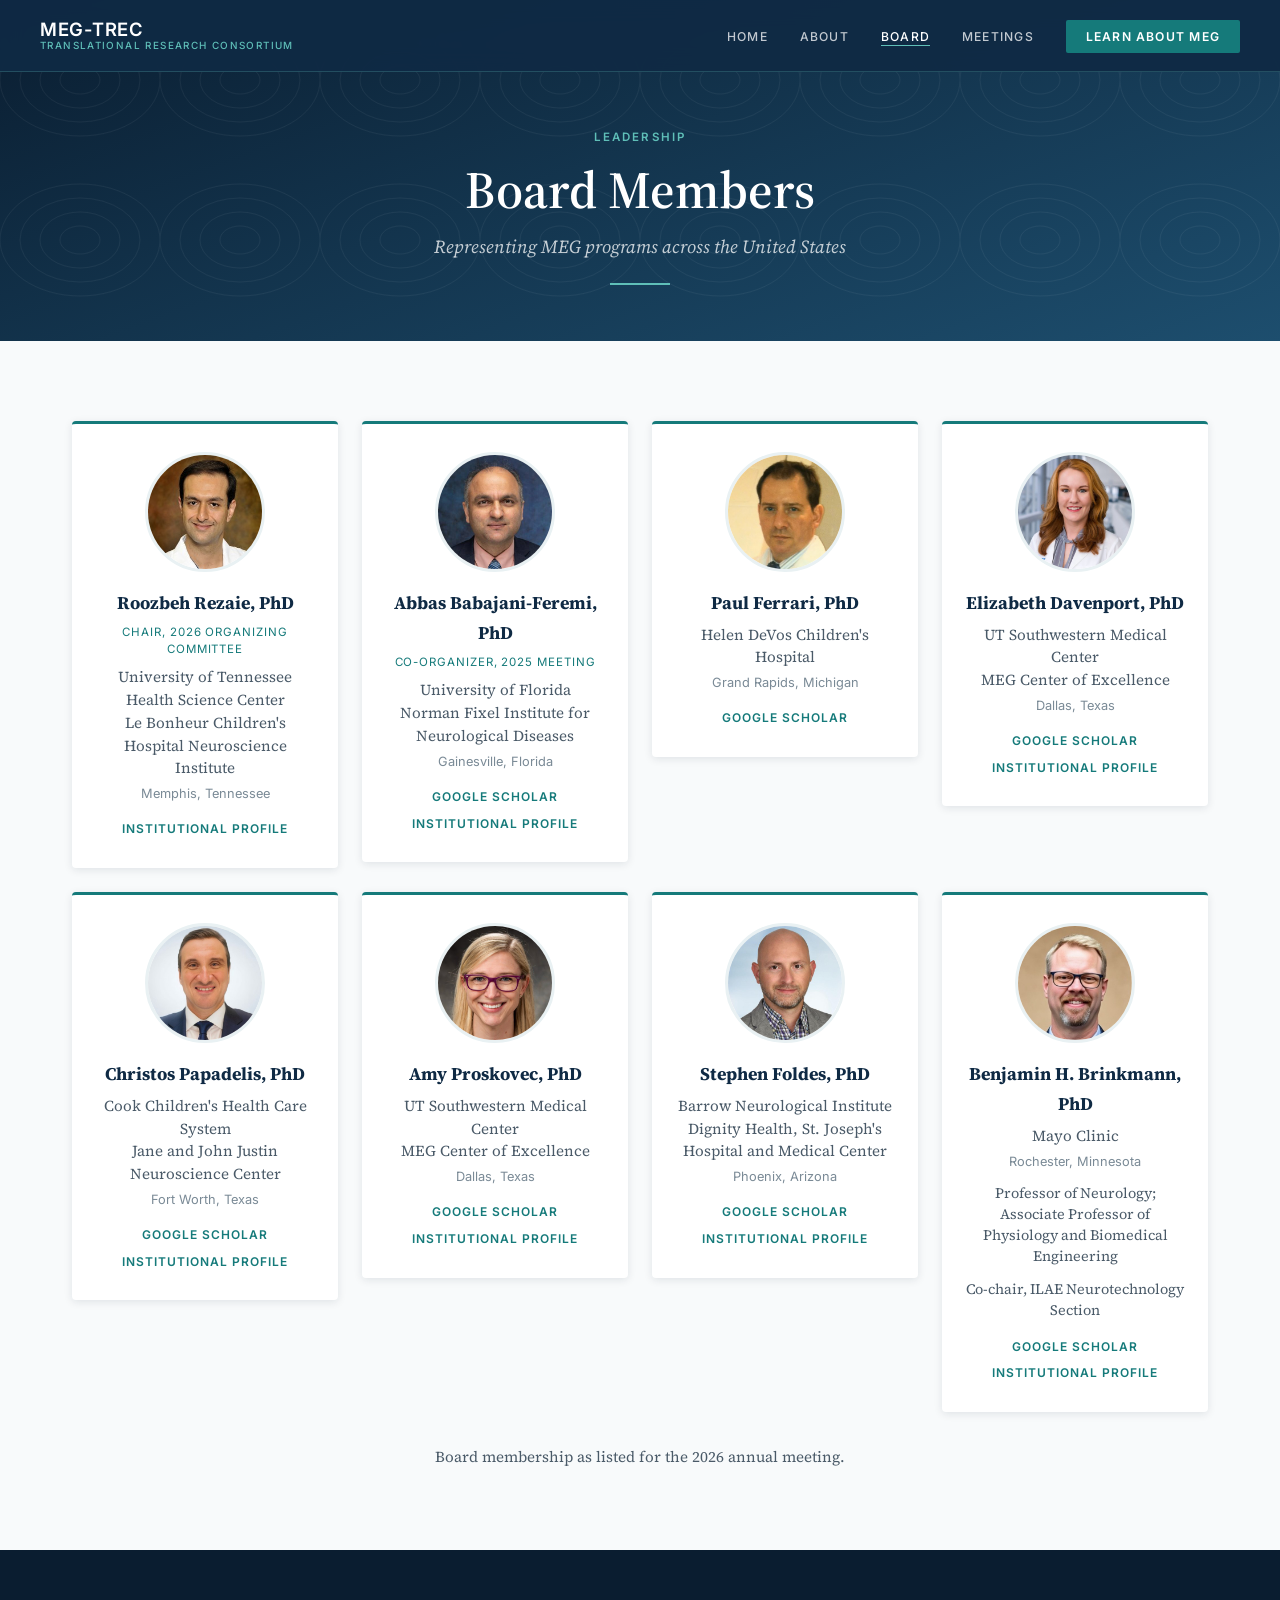
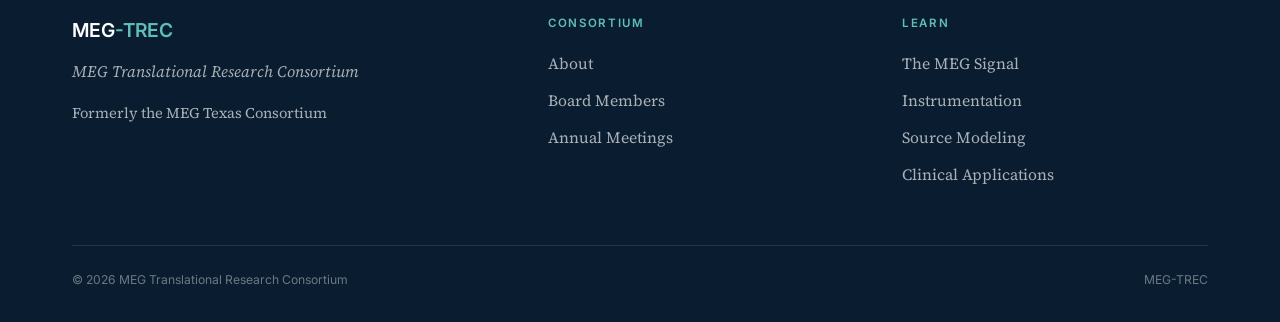
==== commit b25d7160: "Rezaie: use Le Bonheur profile in place of Scholar search Co-Authored-By: Claude Opus 5.5 <noreply@a" ====
--- a/board.html
+++ b/board.html
@@ -52,7 +52,6 @@
         <p>University of Tennessee Health Science Center<br>Le Bonheur Children's Hospital Neuroscience Institute</p>
         <p class="member-location">Memphis, Tennessee</p>
         <div class="member-links">
-          <a class="member-link" href="https://scholar.google.com/scholar?q=%22Roozbeh+Rezaie%22" target="_blank" rel="noopener">Google Scholar search</a>
           <a class="member-link" href="https://www.lebonheur.org/doctors/roozbeh-rezaie" target="_blank" rel="noopener">Institutional Profile</a>
         </div>
       </article>
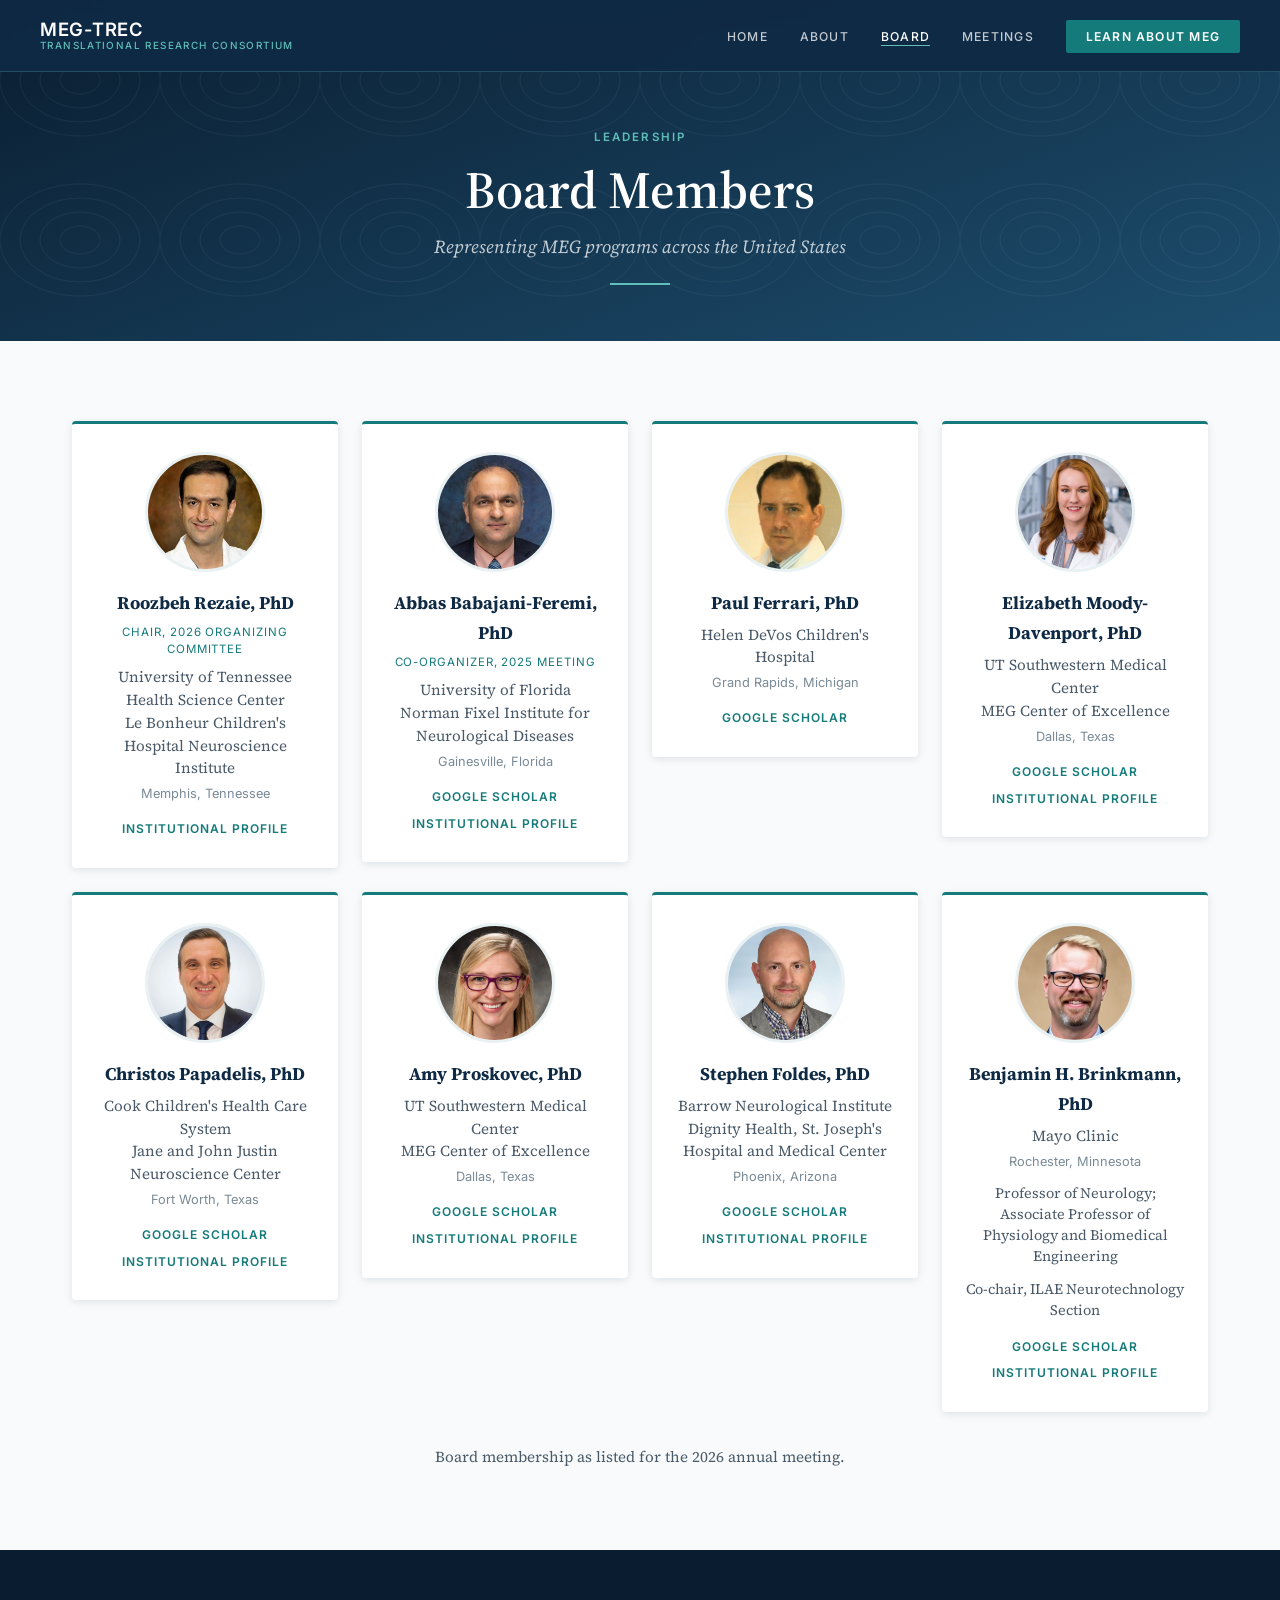
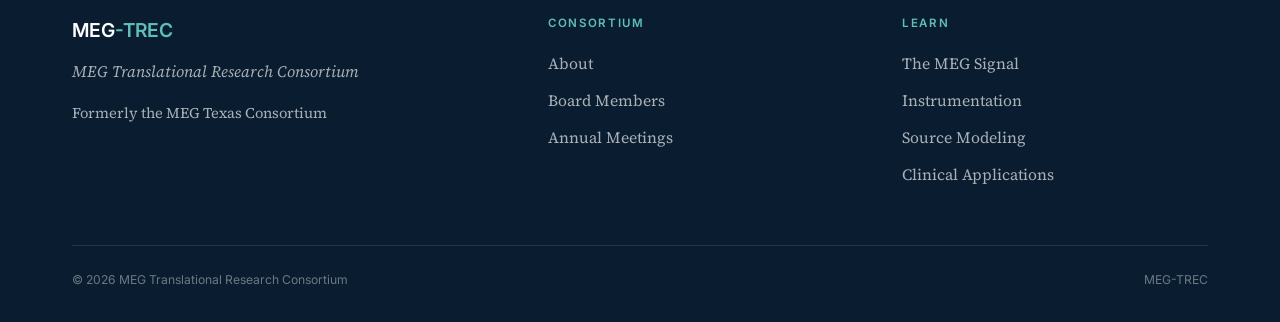
==== commit 85ad08c2: "Update member name to Elizabeth Moody-Davenport" ====
--- a/board.html
+++ b/board.html
@@ -78,9 +78,9 @@
         </div>
       </article>
       <article class="member fade-in">
-        <img class="member-photo" src="images/board/davenport.jpg" alt="Elizabeth Davenport" loading="lazy" onerror="this.remove()" />
+        <img class="member-photo" src="images/board/davenport.jpg" alt="Elizabeth Moody-Davenport" loading="lazy" onerror="this.remove()" />
         <div class="member-initials" aria-hidden="true">ED</div>
-        <h3>Elizabeth Davenport, PhD</h3>
+        <h3>Elizabeth Moody-Davenport, PhD</h3>
         <p>UT Southwestern Medical Center<br>MEG Center of Excellence</p>
         <p class="member-location">Dallas, Texas</p>
         <div class="member-links">
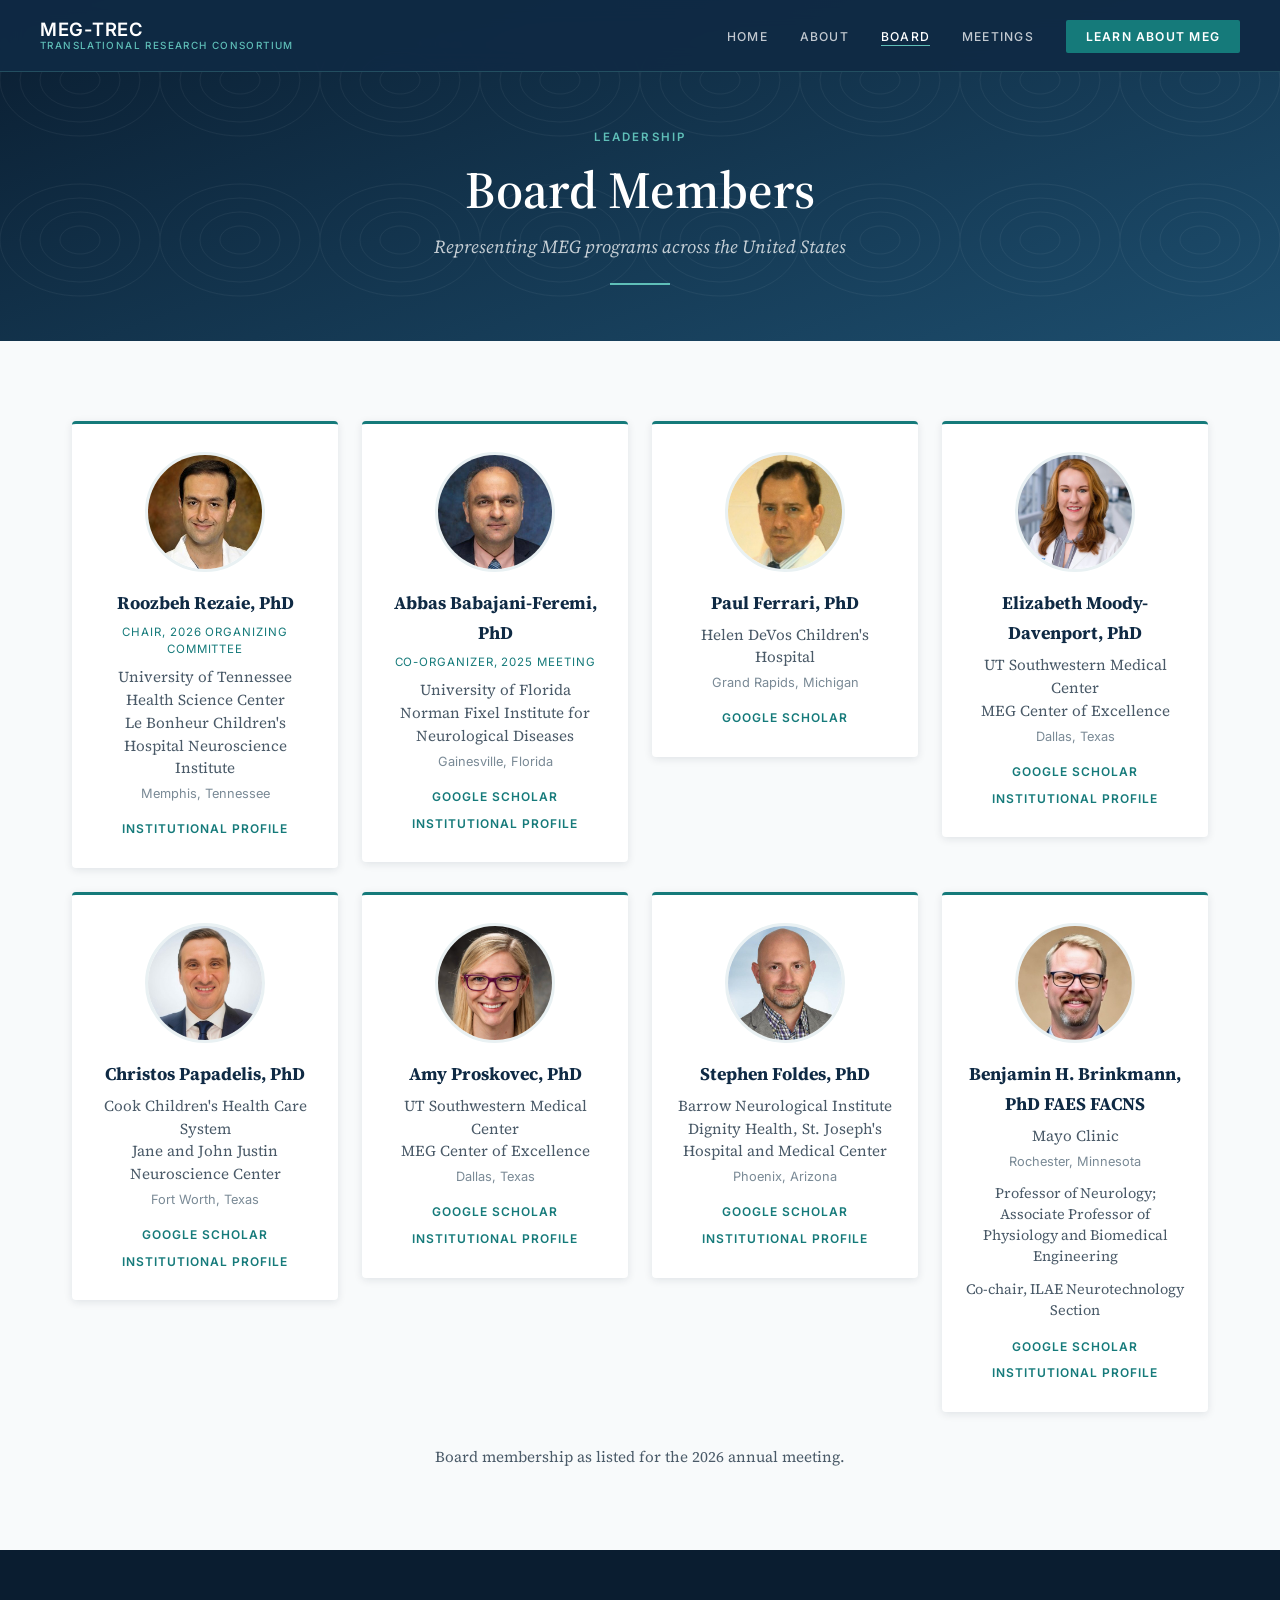
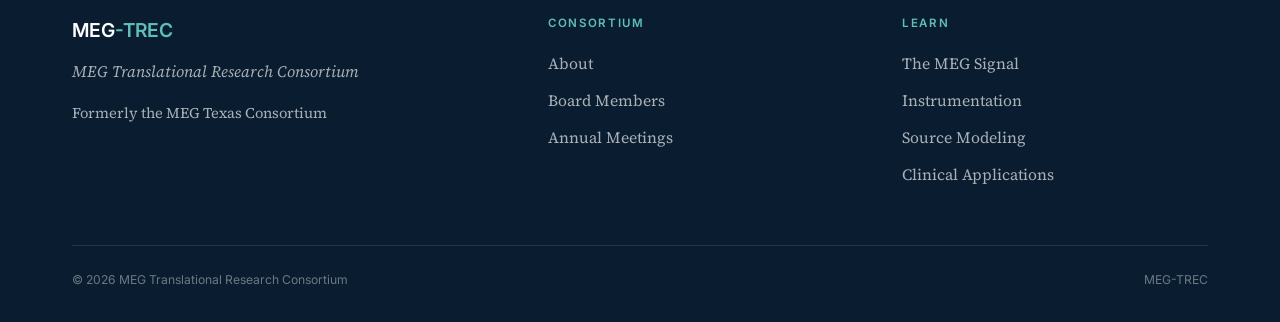
==== commit 5d5a8b39: "Update member details for Benjamin H. Brinkmann" ====
--- a/board.html
+++ b/board.html
@@ -122,9 +122,9 @@
         </div>
       </article>
       <article class="member fade-in">
-        <img class="member-photo" src="images/board/brinkmann.jpg" alt="Benjamin H. Brinkmann" loading="lazy" onerror="this.remove()" />
+        <img class="member-photo" src="images/board/brinkmann.jpg" alt="Benjamin H. Brinkmann PhD, FAES FACNS" loading="lazy" onerror="this.remove()" />
         <div class="member-initials" aria-hidden="true">BB</div>
-        <h3>Benjamin H. Brinkmann, PhD</h3>
+        <h3>Benjamin H. Brinkmann, PhD FAES FACNS</h3>
         <p>Mayo Clinic</p>
         <p class="member-location">Rochester, Minnesota</p>
         <p class="member-titles">Professor of Neurology; Associate Professor of Physiology and Biomedical Engineering</p>
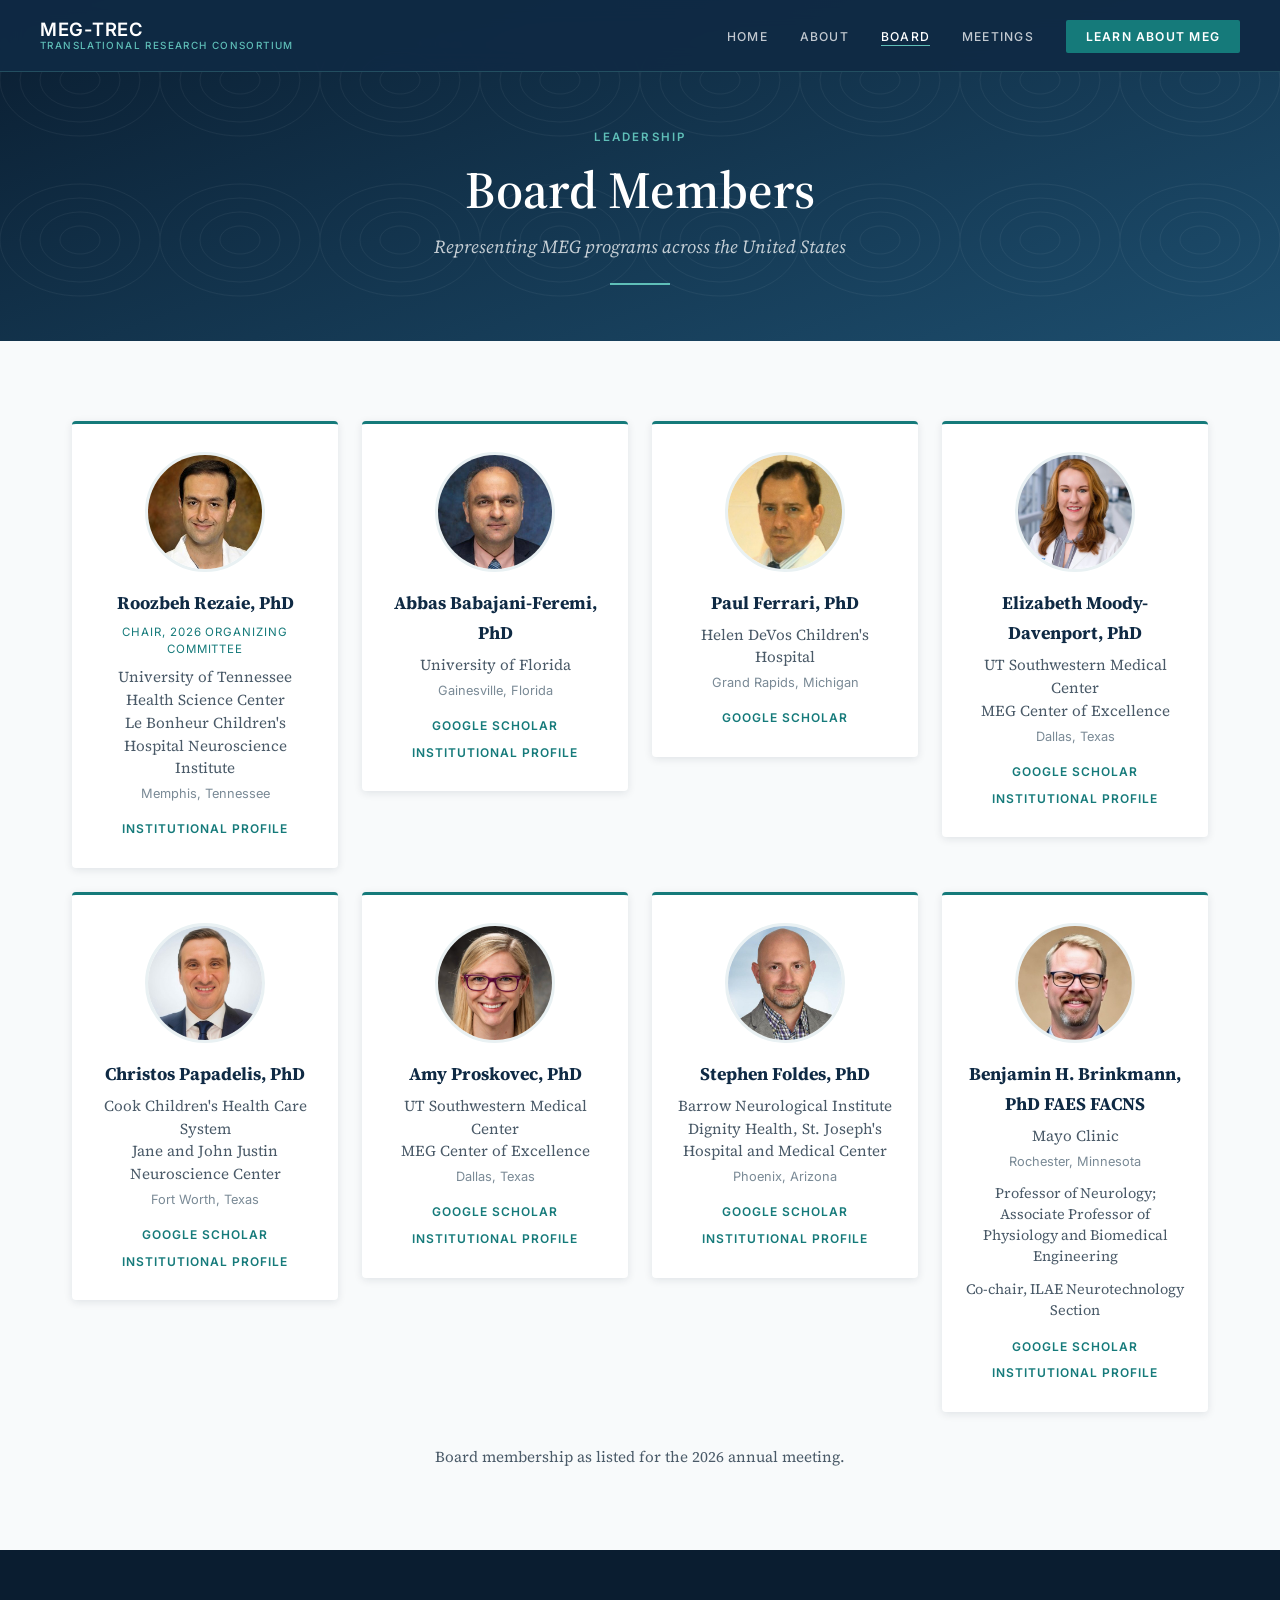
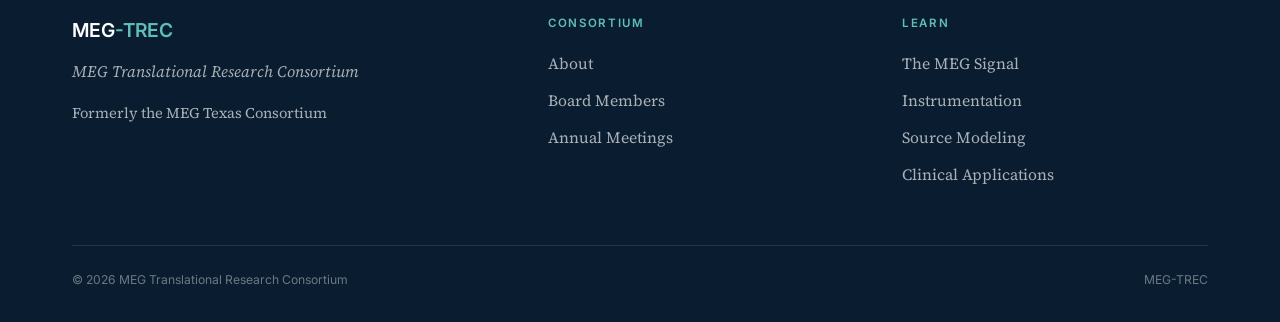
==== commit 6596c541: "Update member details for Abbas Babajani-Feremi Removed member role and additional affiliation detai" ====
--- a/board.html
+++ b/board.html
@@ -59,8 +59,7 @@
         <img class="member-photo" src="images/board/babajani-feremi.jpg" alt="Abbas Babajani-Feremi" loading="lazy" onerror="this.remove()" />
         <div class="member-initials" aria-hidden="true">AB</div>
         <h3>Abbas Babajani-Feremi, PhD</h3>
-        <p class="member-role">Co-organizer, 2025 Meeting</p>
-        <p>University of Florida<br>Norman Fixel Institute for Neurological Diseases</p>
+        <p>University of Florida</p>
         <p class="member-location">Gainesville, Florida</p>
         <div class="member-links">
           <a class="member-link" href="https://scholar.google.com/citations?user=H2uVVb0AAAAJ" target="_blank" rel="noopener">Google Scholar</a>
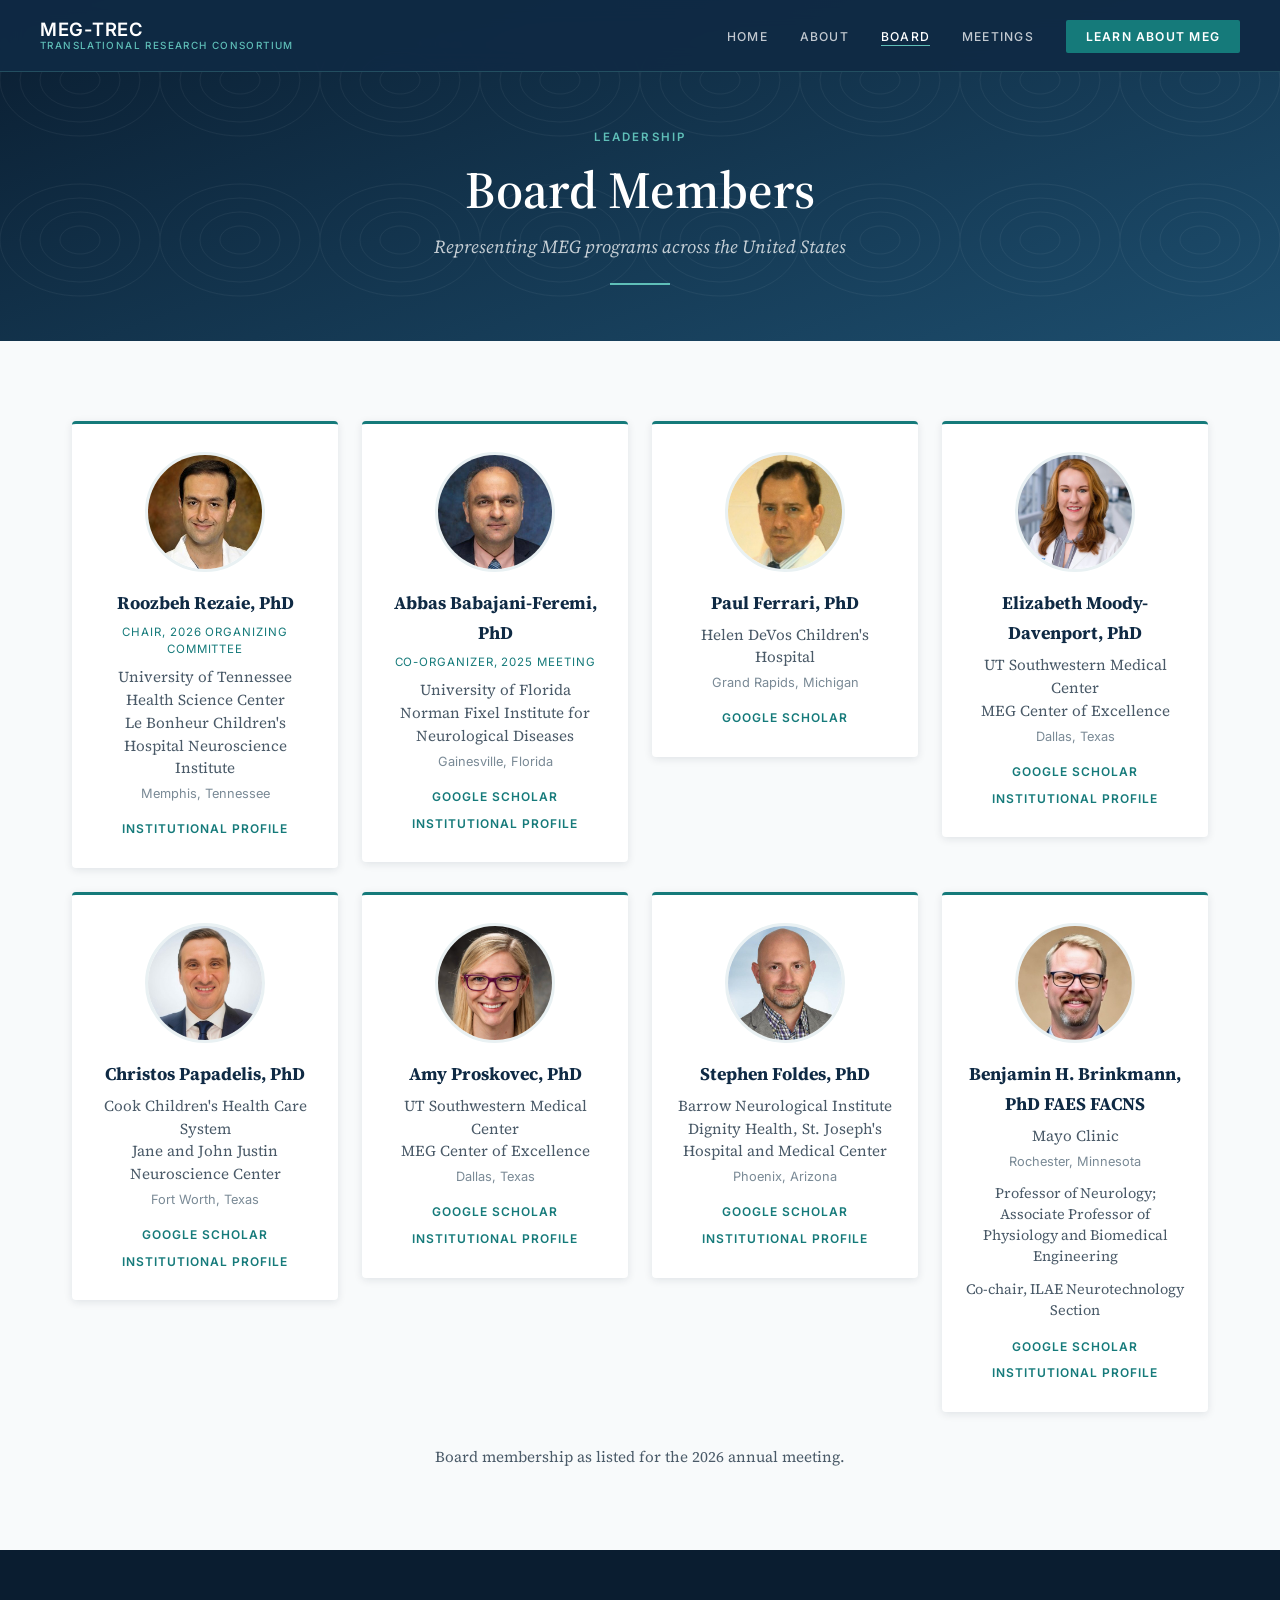
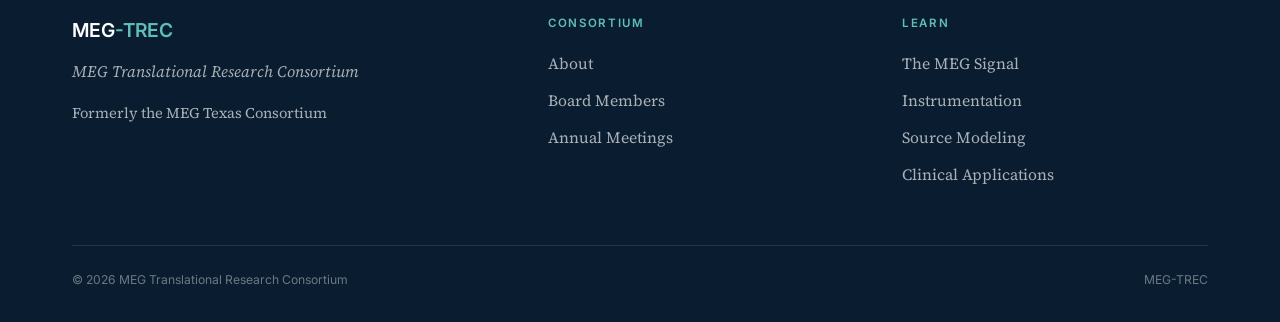
==== commit 20077180: "Restore member details for Abbas Babajani-Feremi Restored member role "Co-organizer, 2025 Meeting" a" ====
--- a/board.html
+++ b/board.html
@@ -6,8 +6,8 @@
   <meta name="description" content="Board members of the MEG Translational Research Consortium." />
   <title>Board Members | MEG-TREC</title>
   <!-- Favicon: a small dipole contour mark drawn inline so no image file is needed -->
-  <link rel="icon" href="data:image/svg+xml,%3Csvg xmlns='http://www.w3.org/2000/svg' viewBox='0 0 32 32'%3E%3Crect width='32' height='32' rx='6' fill='%230f2a44'/%3E%3Cg fill='none' stroke='%235fbfb8' stroke-width='2'%3E%3Cellipse cx='11' cy='16' rx='4' ry='6'/%3E%3Cellipse cx='21' cy='16' rx='4' ry='6'/%3E%3C/g%3E%3C/svg%3E" />
-    <link rel="stylesheet" href="style.css" />
+  <link rel="icon" href="data:image/svg+xml,%3Csvg xmlns='http://www.w3.org/2000/svg' viewBox='0 0 32 32'%3E%3Crect width='32' height='32' rx='6' fill='%230f2a44'/%3E%3Cg fill='none' stroke='%235fb3d5' stroke-width='2.5' stroke-linecap='round'%3E%3Ccircle cx='8' cy='8' r='1.5'/%3E%3Ccircle cx='24' cy='8' r='1.5'/%3E%3Cpath d='M 8 8 Q 16 20 24 8'/%3E%3C/g%3E%3C/svg%3E" />
+  <link rel="stylesheet" href="style.css" />
 </head>
 <body>
 
@@ -34,12 +34,12 @@
   <span class="header-rule"></span>
 </header>
 
-<!-- ─── BOARD GRID ─────────────────────────────────────────────────────────
+<!-- ─── BOARD GRID ──────────────────────────────────────────────────────────
      To add or update a member, copy one <article class="member"> block.
      Photos: save a square headshot (at least 300 x 300 px) as
      images/board/<lastname>.jpg using the file name in the img tag. If the
      file is missing, the img removes itself and the initials are shown.
-     ─────────────────────────────────────────────────────────────────────── -->
+     ───────────────────────────────────────────────────────────────────── -->
 <section class="section">
   <div class="container">
     <div class="board-grid">
@@ -59,7 +59,8 @@
         <img class="member-photo" src="images/board/babajani-feremi.jpg" alt="Abbas Babajani-Feremi" loading="lazy" onerror="this.remove()" />
         <div class="member-initials" aria-hidden="true">AB</div>
         <h3>Abbas Babajani-Feremi, PhD</h3>
-        <p>University of Florida</p>
+        <p class="member-role">Co-organizer, 2025 Meeting</p>
+        <p>University of Florida<br>Norman Fixel Institute for Neurological Diseases</p>
         <p class="member-location">Gainesville, Florida</p>
         <div class="member-links">
           <a class="member-link" href="https://scholar.google.com/citations?user=H2uVVb0AAAAJ" target="_blank" rel="noopener">Google Scholar</a>
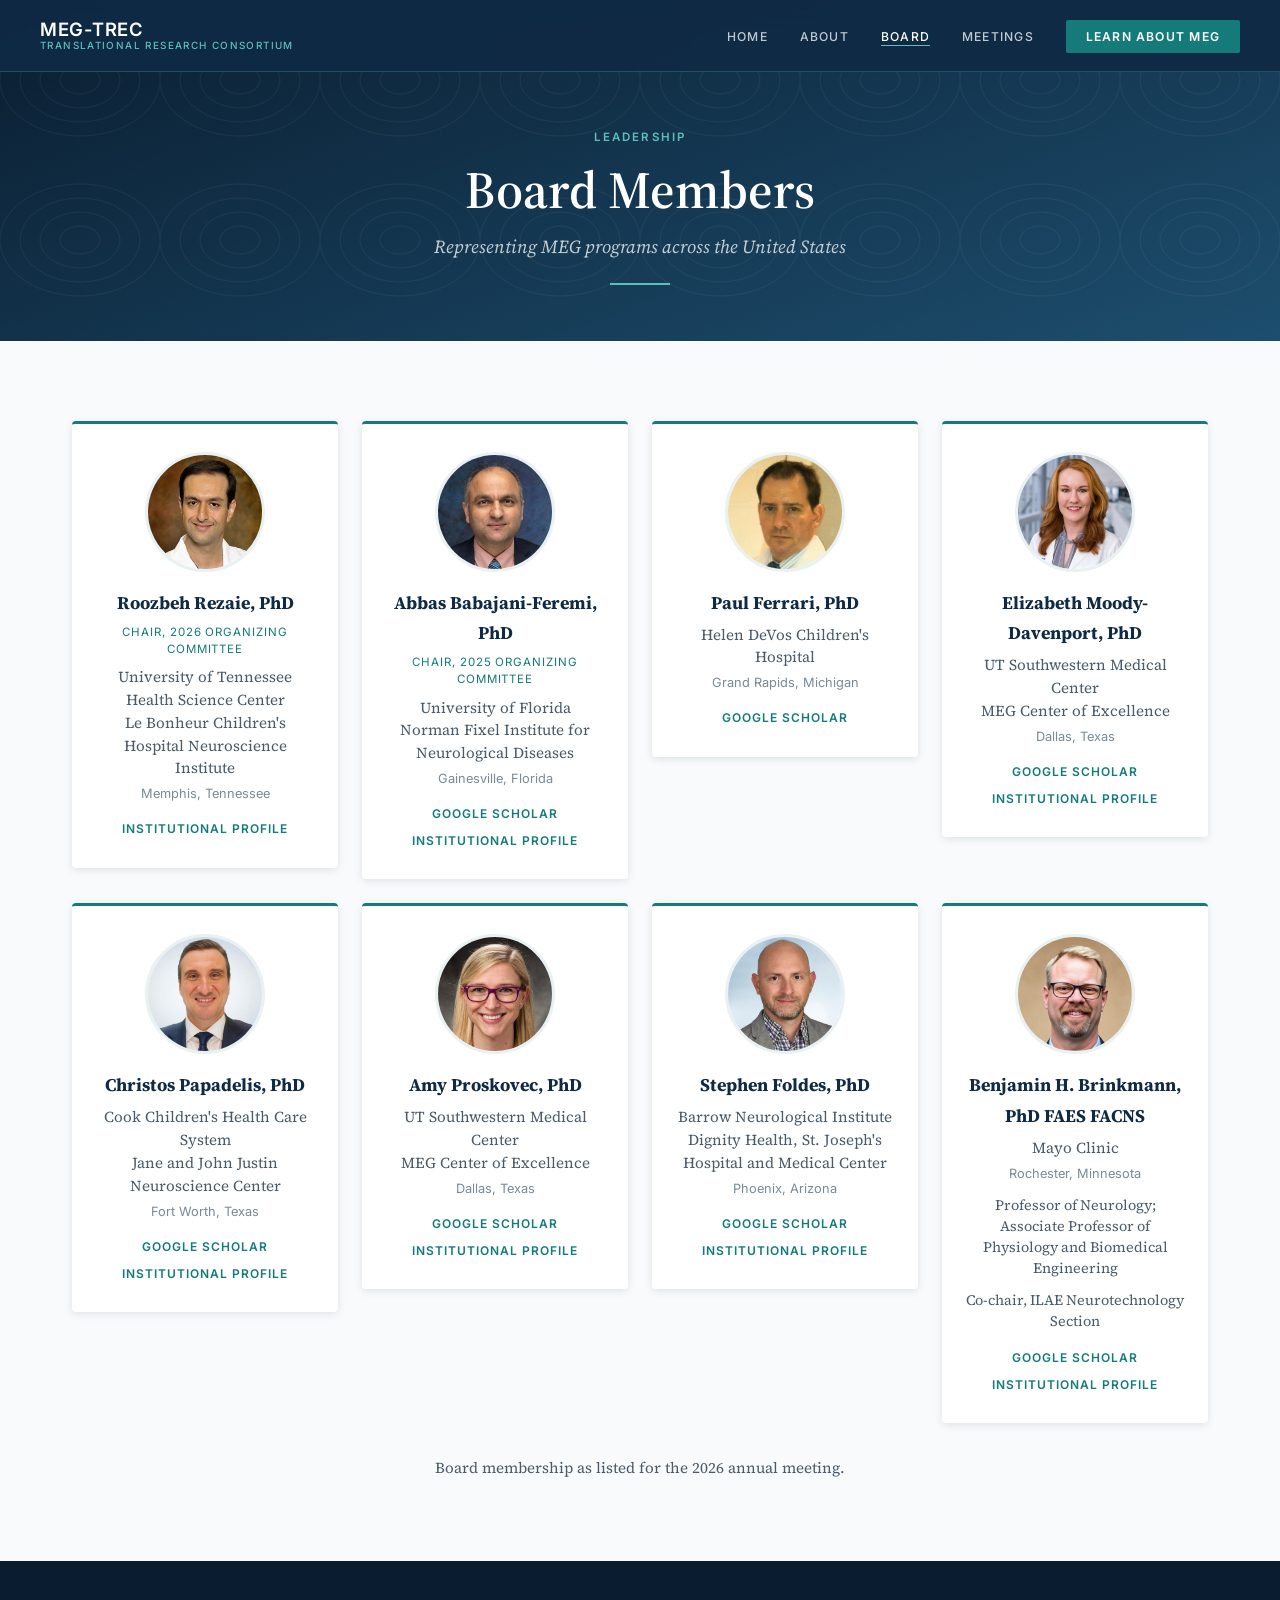
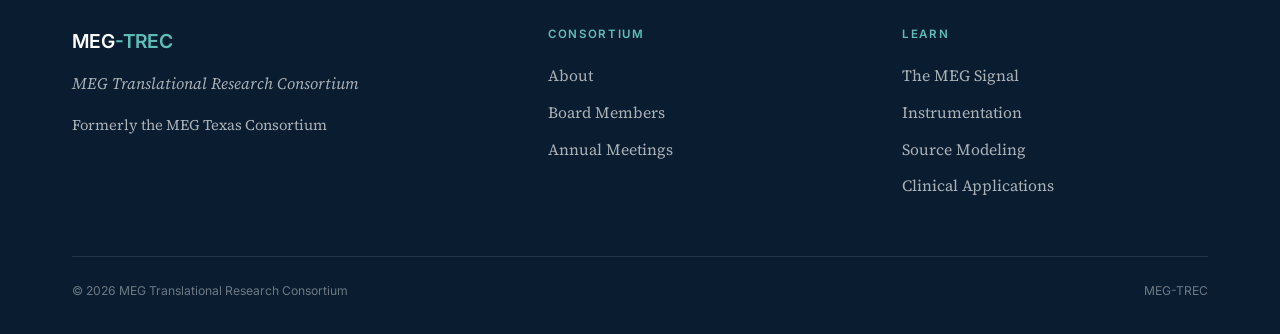
==== commit 4026323c: "Update member role for Abbas Babajani-Feremi" ====
--- a/board.html
+++ b/board.html
@@ -59,7 +59,7 @@
         <img class="member-photo" src="images/board/babajani-feremi.jpg" alt="Abbas Babajani-Feremi" loading="lazy" onerror="this.remove()" />
         <div class="member-initials" aria-hidden="true">AB</div>
         <h3>Abbas Babajani-Feremi, PhD</h3>
-        <p class="member-role">Co-organizer, 2025 Meeting</p>
+        <p class="member-role">Chair, 2025 Organizing Committee</p>
         <p>University of Florida<br>Norman Fixel Institute for Neurological Diseases</p>
         <p class="member-location">Gainesville, Florida</p>
         <div class="member-links">
